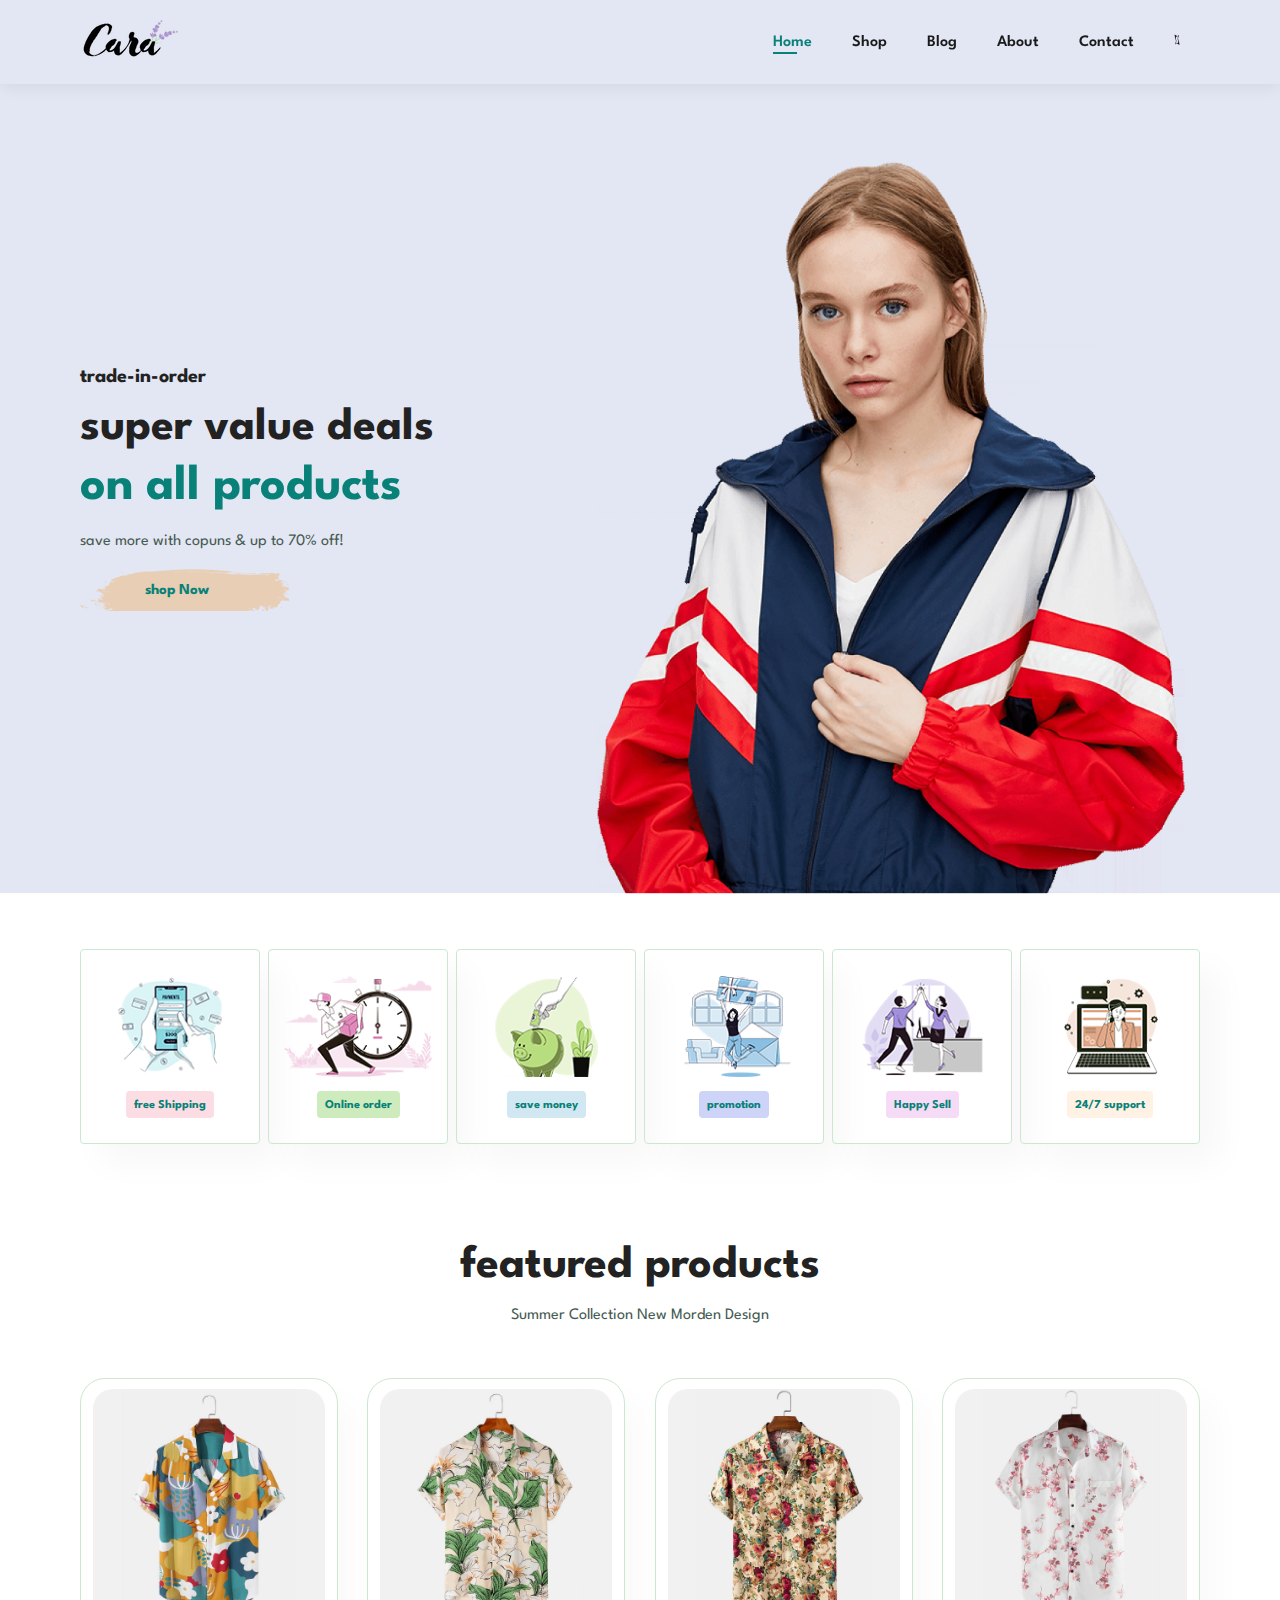
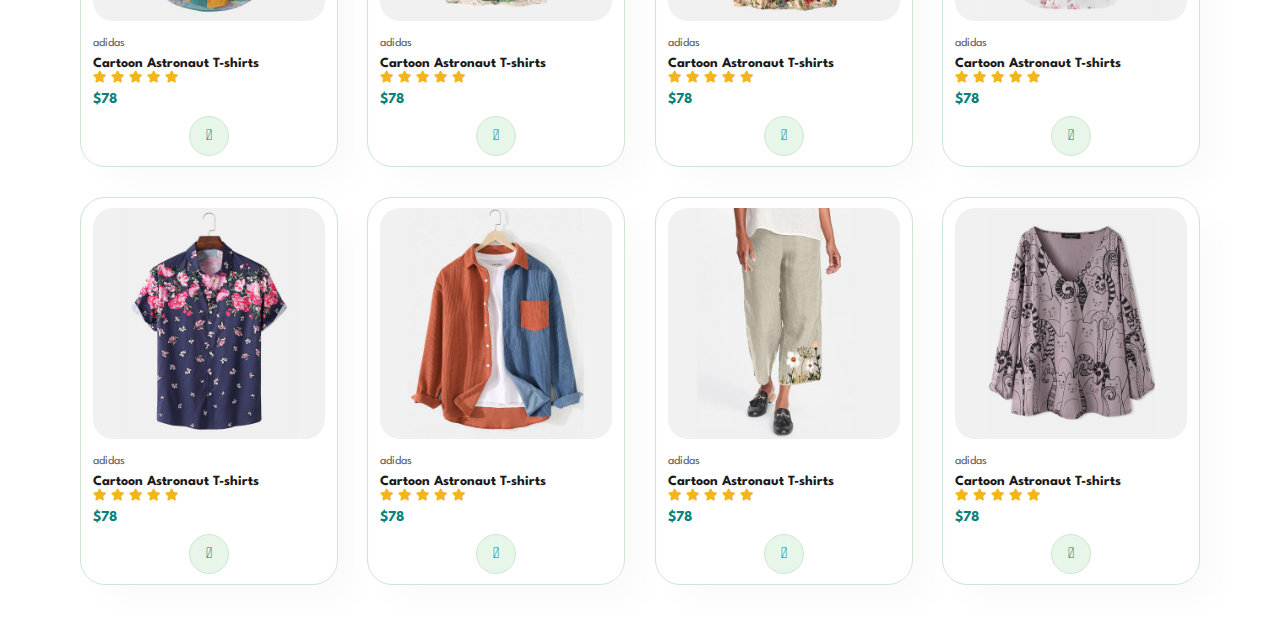
==== index.html @ 916fbd9a "frist commit" ====
<!DOCTYPE html>
<html lang="en">

    <head>
        <meta charset="UTF-8">
        <meta http-equiv="X-UA-Compatible" content="IE=edge">
        <meta name="viewport" content="width=device-width, initial-scale=1.0">
        <title>Ecommerce </title>
        <link rel="stylesheet" href="https://use.fontawesome.com/releases/v5.15.4/css/all.css"/>
        <link rel="stylesheet" href="style.css">
    </head>

    <body>
        <section id="header">
            <a href="a"><img src="img/logo.png" class="logo" alt="" ></a>

            <div>
                <ul id="navbar">
                    <li><a class="active" href="index.html">Home</a></li>
                    <li><a href="shop.html">Shop</a></li>
                    <li><a href="blog.html">Blog</a></li>
                    <li><a href="about.html">About</a></li>
                    <li><a href="contact.html">Contact</a></li>
                    <li><a href="cart.html"><i class="fal fa-shopping-bag"></i></a></li>
                   </ul>
            </div>
        </section>

        <section id="hero" >
            <h4>trade-in-order</h4>
            <h2>super value deals</h2>
            <h1>on all products</h1>
            <p>save more with copuns & up to 70% off! </p>
            <button>shop Now</button>
        </section>
        <section id="feature" class="section-p1">
            <div class="fe-box" alt="">
                <img src="img/features/f1.png" alt="">
                <h6>free Shipping</h6>

            </div>
            <div class="fe-box" alt="">
                <img src="img/features/f2.png" alt="">
                <h6>Online order</h6>

            </div>
            <div class="fe-box" alt="">
                <img src="img/features/f3.png" alt="">
                <h6>save money</h6>

            </div>
            <div class="fe-box" alt="">
                <img src="img/features/f4.png" alt="">
                <h6>promotion</h6>

            </div>
            <div class="fe-box" alt="">
                <img src="img/features/f5.png" alt="">
                <h6>Happy Sell </h6>
            </div>
            <div class="fe-box" alt="">
                <img src="img/features/f6.png" alt="">
                <h6>24/7 support </h6>

            </div>


        </section>
        <section id="product1"class=" section-p1">
            <h2>featured products</h2>
            <p>Summer Collection New Morden Design </p>
            <div class="pro-container">
                <div class="pro">
                    <img src="img/products/f1.jpg" alt="">
                    <div class="des">
                        <span>adidas</span>
                        <h5>Cartoon Astronaut T-shirts</h5>
                        <div class="star">
                            <i class="fas fa-star"></i>
                            <i class="fas fa-star"></i>
                            <i class="fas fa-star"></i>
                            <i class="fas fa-star"></i>
                            <i class="fas fa-star"></i>
                        </div>
                        <h4>$78</h4>
                    </div>
                    <a href="#"><i class="fal fa-shopping-cart cart"></i></a>
                </div>
                <div class="pro">
                    <img src="img/products/f2.jpg" alt="">
                    <div class="des">
                        <span>adidas</span>
                        <h5>Cartoon Astronaut T-shirts</h5>
                        <div class="star">
                            <i class="fas fa-star"></i>
                            <i class="fas fa-star"></i>
                            <i class="fas fa-star"></i>
                            <i class="fas fa-star"></i>
                            <i class="fas fa-star"></i>
                        </div>
                        <h4>$78</h4>
                    </div>
                    <a href="#"><i class="fal fa-shopping-cart cart"></i></a>
                </div>
                <div class="pro">
                    <img src="img/products/f3.jpg" alt="">
                    <div class="des">
                        <span>adidas</span>
                        <h5>Cartoon Astronaut T-shirts</h5>
                        <div class="star">
                            <i class="fas fa-star"></i>
                            <i class="fas fa-star"></i>
                            <i class="fas fa-star"></i>
                            <i class="fas fa-star"></i>
                            <i class="fas fa-star"></i>
                        </div>
                        <h4>$78</h4>
                    </div>
                    <a href="#"><i class="fal fa-shopping-cart cart"></i></a>
                </div>
                <div class="pro">
                    <img src="img/products/f4.jpg" alt="">
                    <div class="des">
                        <span>adidas</span>
                        <h5>Cartoon Astronaut T-shirts</h5>
                        <div class="star">
                            <i class="fas fa-star"></i>
                            <i class="fas fa-star"></i>
                            <i class="fas fa-star"></i>
                            <i class="fas fa-star"></i>
                            <i class="fas fa-star"></i>
                        </div>
                        <h4>$78</h4>
                    </div>
                    <a href="#"><i class="fal fa-shopping-cart cart"></i></a>
                </div>
                <div class="pro">
                    <img src="img/products/f5.jpg" alt="">
                    <div class="des">
                        <span>adidas</span>
                        <h5>Cartoon Astronaut T-shirts</h5>
                        <div class="star">
                            <i class="fas fa-star"></i>
                            <i class="fas fa-star"></i>
                            <i class="fas fa-star"></i>
                            <i class="fas fa-star"></i>
                            <i class="fas fa-star"></i>
                        </div>
                        <h4>$78</h4>
                    </div>
                    <a href="#"><i class="fal fa-shopping-cart cart"></i></a>
                </div>
                <div class="pro">
                    <img src="img/products/f6.jpg" alt="">
                    <div class="des">
                        <span>adidas</span>
                        <h5>Cartoon Astronaut T-shirts</h5>
                        <div class="star">
                            <i class="fas fa-star"></i>
                            <i class="fas fa-star"></i>
                            <i class="fas fa-star"></i>
                            <i class="fas fa-star"></i>
                            <i class="fas fa-star"></i>
                        </div>
                        <h4>$78</h4>
                    </div>
                    <a href="#"><i class="fal fa-shopping-cart cart"></i></a>
                </div>
                <div class="pro">
                    <img src="img/products/f7.jpg" alt="">
                    <div class="des">
                        <span>adidas</span>
                        <h5>Cartoon Astronaut T-shirts</h5>
                        <div class="star">
                            <i class="fas fa-star"></i>
                            <i class="fas fa-star"></i>
                            <i class="fas fa-star"></i>
                            <i class="fas fa-star"></i>
                            <i class="fas fa-star"></i>
                        </div>
                        <h4>$78</h4>
                    </div>
                    <a href="#"><i class="fal fa-shopping-cart cart"></i></a>
                </div>
                <div class="pro">
                    <img src="img/products/f8.jpg" alt="">
                    <div class="des">
                        <span>adidas</span>
                        <h5>Cartoon Astronaut T-shirts</h5>
                        <div class="star">
                            <i class="fas fa-star"></i>
                            <i class="fas fa-star"></i>
                            <i class="fas fa-star"></i>
                            <i class="fas fa-star"></i>
                            <i class="fas fa-star"></i>
                        </div>
                        <h4>$78</h4>
                    </div>
                    <a href="#"><i class="fal fa-shopping-cart cart"></i></a>
                </div>
            </div>
        </section>



        <script src="script.js"></script>
    </body>

</html>
---- style.css ----
@import url("https://fonts.googleapis.com/css2?family=Spartan:wght@100;200;300;400;500;600;700;800;900&display=swap");
* {
  margin: 0;
  padding: 0;
  box-sizing: border-box;
  font-family: "Spartan", sans-serif;
}

html {
  scroll-behavior: smooth;
}

/* Global Styles */

h1 {
  font-size: 50px;
  line-height: 64px;
  color: #222;
}

h2 {
  font-size: 46px;
  line-height: 54px;
  color: #222;
}

h4 {
  font-size: 20px;
  color: #222;
}

h6 {
  font-weight: 700;
  font-size: 12px;
}

p {
  font-size: 16px;
  color: #465b52;
  margin: 15px 0 20px 0;
}

.section-p1 {
  padding: 40px 80px;
}

.section-m1 {
  margin: 40px 0;
}

body {
  width: 100%;
}

/* header */
#header{
  display: flex;
  align-items: center;
  justify-content: space-between;
  padding:20px 80px ;
  background: #e3e6f3;
  box-shadow: 0 5px 15px rgba(0,0,0,0.06);
  z-index: 999;
  position: sticky;
  top: 0;
  left: 0;

}


/* navbar*/

#navbar{
  display: flex;
  align-items: center;
  justify-content: center;

}
#navbar li{
  list-style: none;
  padding:0 20px;
  position: relative;
}

#navbar li a{
  text-decoration: none;
  font-size: 16px;
  font-weight: 600;
  color: #1a1a1a;
  transition: 0.3s ease;

}

#navbar li a:hover,
#navbar li a.active{
  color: #088178;

}
#navbar li a.active::after,
#navbar li a:hover::after{
  content: "";
  width:30%;
  height: 2px;
  background:  #088178;
  position: absolute;
  bottom: -4px;
  left: 20px;
}

/* home Page */
#hero{
  background-image: url("img/hero4.png");
  height: 90vh;
  width: 100%;
  background-size: cover;
  background-position: top 25% right 0;
  padding: 0 80px;
  display: flex;
  flex-direction: column;
  align-items: flex-start;
  justify-content: center;

}
#hero h4{
  padding-bottom: 15px;
}
#hero h1{
  color: #088178;
}
#hero button{
  background-image: url("img/button.png");
  background-color: transparent;
  color: #088178;
  border: 0;
  padding: 14px 80px 14px 65px;
  background-repeat: no-repeat;
  cursor: pointer;
  font-weight: 700;
  font-size: 15px;

}
#feature{
  display: flex;
  align-items: center;
  justify-content: space-between;
  flex-wrap: wrap;
}

#feature .fe-box{
  width: 180px;
  text-align: center;
  padding: 25px 15px;
  box-shadow: 20px 20px 34px rgba(0,0,0,0.03);
  border: 1px solid #cce7d0;
  border-radius: 4px;
  margin: 15px 0;
}
#feature .fe-box img{
  width: 100%;
  margin-bottom: 10px;
}

#feature .fe-box:hover{
  box-shadow: 10px 10px 54px rgba(70,62,221,0.1);
  

}
#feature .fe-box h6{
  display:inline-block;
  padding: 9px 8px 6px 8px;
  line-height: 1;
  border-radius: 4px;
  color: #088178;
  background-color:  #fddde4;
}
#feature .fe-box:nth-child(2) h6{
  background-color: #cdebbc;
}
#feature .fe-box:nth-child(3) h6{
  background-color: #d1e8f2;
}
#feature .fe-box:nth-child(4) h6{
  background-color: #cdd4f8;
}
#feature .fe-box:nth-child(5) h6{
  background-color: #f6dbf6;
}
#feature .fe-box:nth-child(6) h6{
  background-color: #fff2e5;
}

#product1 {
  text-align: center;
}
#product1 .pro-container{
  display:flex ;
  justify-content: space-between;
  padding-top: 20px;
  flex-wrap:wrap ;
}
#product1 .pro{
  width: 23%;
  min-width: 250px;
  padding: 10px 12px;
  border: 1px solid #cce7d0;
  border-radius:25px ;
  cursor: pointer;
  box-shadow: 20px 20px 30px rgba(0,0,0,0.02);
  margin: 15px 0 ;
  transition: 0.2s ease;
  position: relative;
}
#product1 .pro:hover{
  box-shadow: 20px 20px 30px rgba(0,0,0,0.06) ;
}
#product1 .pro img {
  width: 100%;
  border-radius:20px ;
}
#product1 .pro .des{
  text-align: start;
  padding: 10px 0;

}
#product1 .pro .des span{
  color:#606063 ;
  font-size: 12px;
}
#product1 .pro .des h5{
  padding-top: 7px;
  color: #1a1a1a;
  font-size: 14px;
}
#product1 .pro .des i{
  font-size: 12px;
  color: rgba(243,181,25);
}
#product1 .pro .des h4{
  padding-top: 7px;
  font-size: 15px;
  font-weight: 700;
  color: #088178;
}
#product1 .pro .cart{
  width: 40px;
  height: 40px;
  line-height: 40px;
  border-radius: 50px;
  background-color: #e8f6ea;
  font-weight: 500;
  color: #088178;
  border: 1px solid #cce7d0;
  bottom: 20px;
  right: 10px;
}
/* Shop Page */


/* single product */


/* Blog page */




/* ghj*/
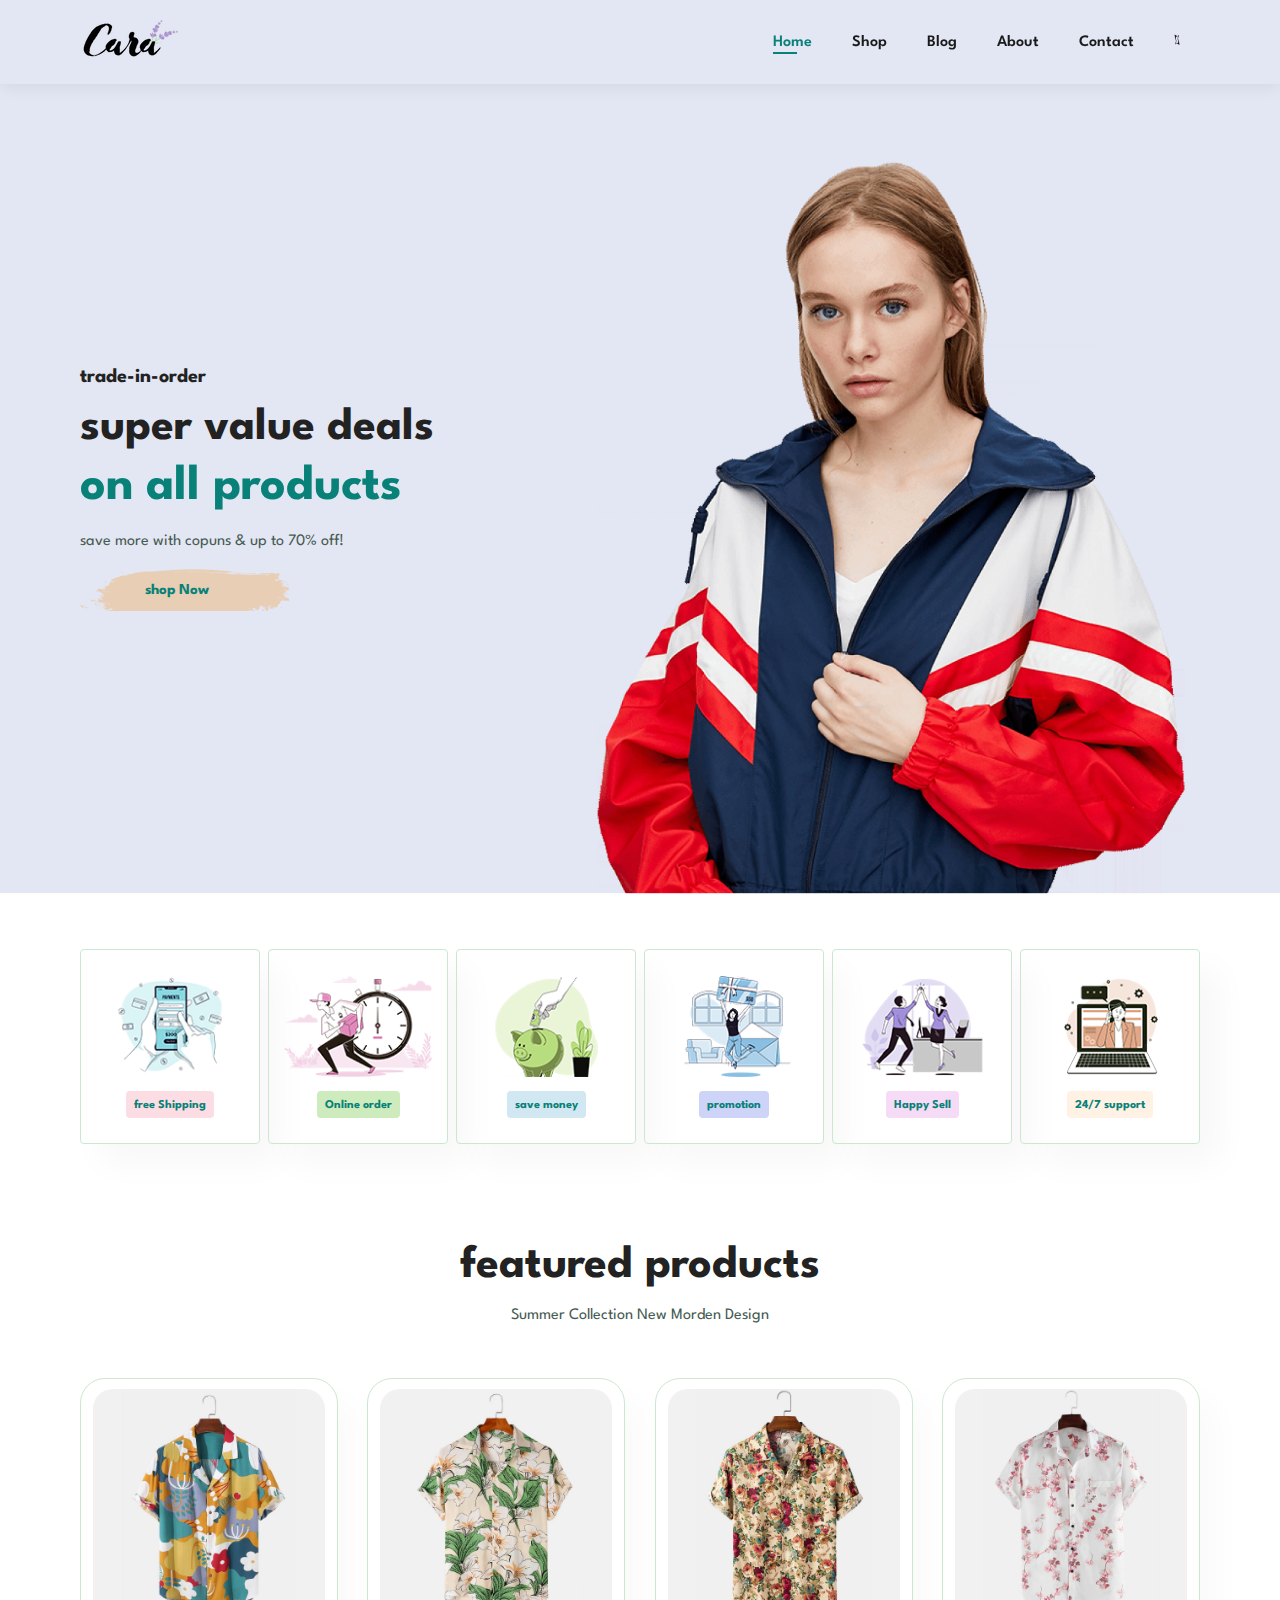
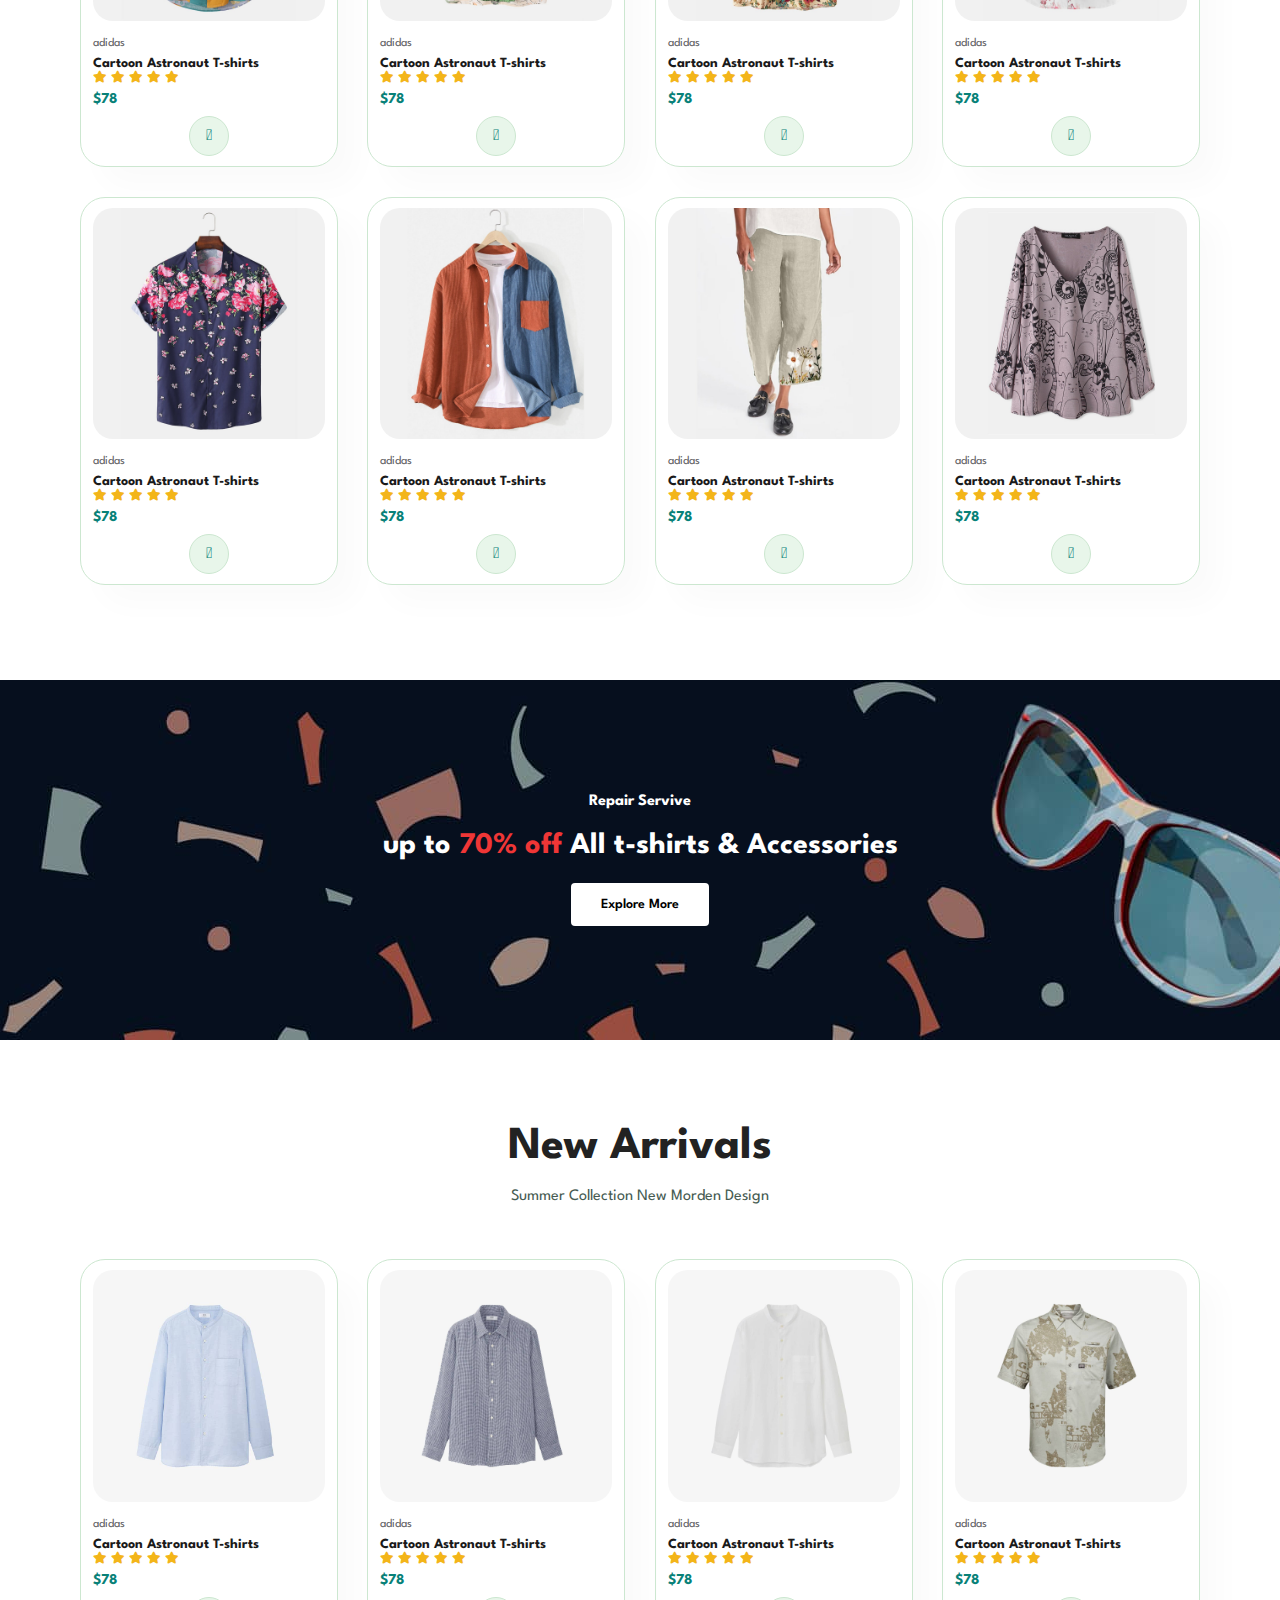
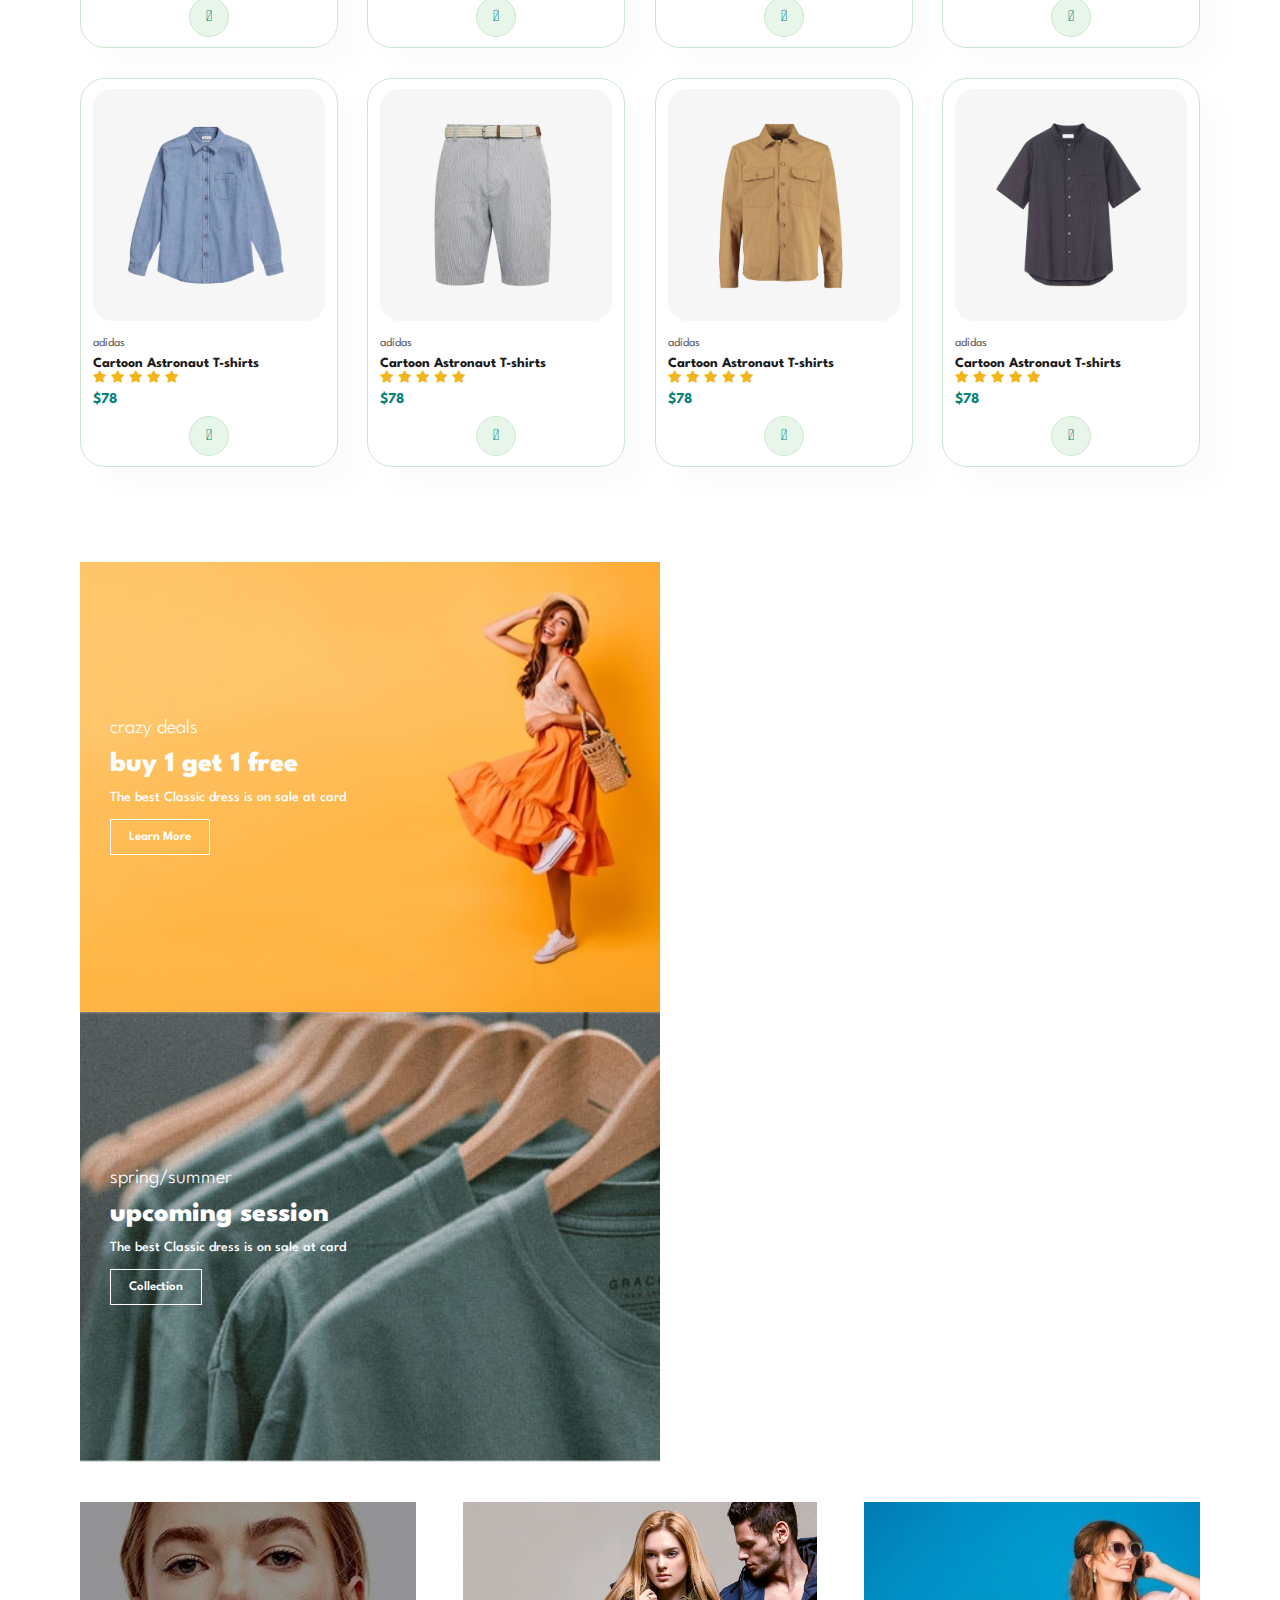
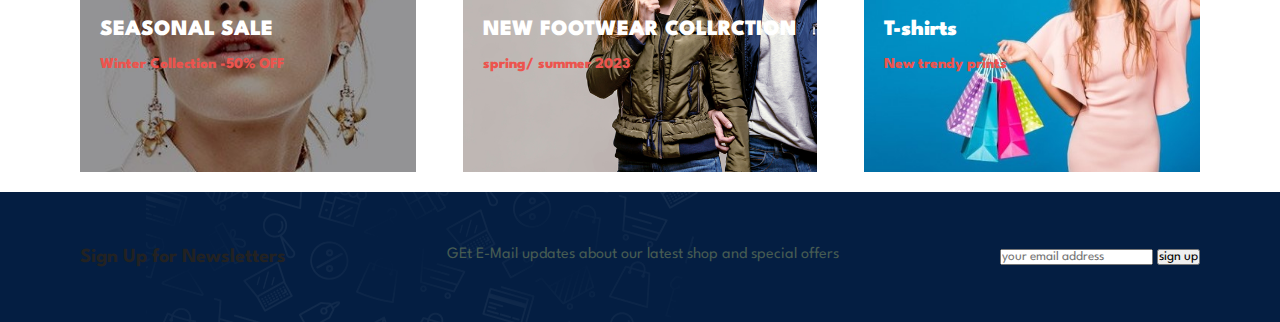
==== commit 98565e63: "day 2 update" ====
--- a/index.html
+++ b/index.html
@@ -200,6 +200,186 @@
                 </div>
             </div>
         </section>
+        <section id="banner" class="section-m1">
+            <h4>Repair Servive</h4>
+            <h2> up to <span>70% off</span>  All t-shirts & Accessories</h2>
+            <button class="normal">Explore More</button>
+
+        </section>
+        <section id="product1"class=" section-p1">
+            <h2> New Arrivals </h2>
+            <p>Summer Collection New Morden Design </p>
+            <div class="pro-container">
+                <div class="pro">
+                    <img src="img/products/n1.jpg" alt="">
+                    <div class="des">
+                        <span>adidas</span>
+                        <h5>Cartoon Astronaut T-shirts</h5>
+                        <div class="star">
+                            <i class="fas fa-star"></i>
+                            <i class="fas fa-star"></i>
+                            <i class="fas fa-star"></i>
+                            <i class="fas fa-star"></i>
+                            <i class="fas fa-star"></i>
+                        </div>
+                        <h4>$78</h4>
+                    </div>
+                    <a href="#"><i class="fal fa-shopping-cart cart"></i></a>
+                </div>
+                <div class="pro">
+                    <img src="img/products/n2.jpg" alt="">
+                    <div class="des">
+                        <span>adidas</span>
+                        <h5>Cartoon Astronaut T-shirts</h5>
+                        <div class="star">
+                            <i class="fas fa-star"></i>
+                            <i class="fas fa-star"></i>
+                            <i class="fas fa-star"></i>
+                            <i class="fas fa-star"></i>
+                            <i class="fas fa-star"></i>
+                        </div>
+                        <h4>$78</h4>
+                    </div>
+                    <a href="#"><i class="fal fa-shopping-cart cart"></i></a>
+                </div>
+                <div class="pro">
+                    <img src="img/products/n3.jpg" alt="">
+                    <div class="des">
+                        <span>adidas</span>
+                        <h5>Cartoon Astronaut T-shirts</h5>
+                        <div class="star">
+                            <i class="fas fa-star"></i>
+                            <i class="fas fa-star"></i>
+                            <i class="fas fa-star"></i>
+                            <i class="fas fa-star"></i>
+                            <i class="fas fa-star"></i>
+                        </div>
+                        <h4>$78</h4>
+                    </div>
+                    <a href="#"><i class="fal fa-shopping-cart cart"></i></a>
+                </div>
+                <div class="pro">
+                    <img src="img/products/n4.jpg" alt="">
+                    <div class="des">
+                        <span>adidas</span>
+                        <h5>Cartoon Astronaut T-shirts</h5>
+                        <div class="star">
+                            <i class="fas fa-star"></i>
+                            <i class="fas fa-star"></i>
+                            <i class="fas fa-star"></i>
+                            <i class="fas fa-star"></i>
+                            <i class="fas fa-star"></i>
+                        </div>
+                        <h4>$78</h4>
+                    </div>
+                    <a href="#"><i class="fal fa-shopping-cart cart"></i></a>
+                </div>
+                <div class="pro">
+                    <img src="img/products/n5.jpg" alt="">
+                    <div class="des">
+                        <span>adidas</span>
+                        <h5>Cartoon Astronaut T-shirts</h5>
+                        <div class="star">
+                            <i class="fas fa-star"></i>
+                            <i class="fas fa-star"></i>
+                            <i class="fas fa-star"></i>
+                            <i class="fas fa-star"></i>
+                            <i class="fas fa-star"></i>
+                        </div>
+                        <h4>$78</h4>
+                    </div>
+                    <a href="#"><i class="fal fa-shopping-cart cart"></i></a>
+                </div>
+                <div class="pro">
+                    <img src="img/products/n6.jpg" alt="">
+                    <div class="des">
+                        <span>adidas</span>
+                        <h5>Cartoon Astronaut T-shirts</h5>
+                        <div class="star">
+                            <i class="fas fa-star"></i>
+                            <i class="fas fa-star"></i>
+                            <i class="fas fa-star"></i>
+                            <i class="fas fa-star"></i>
+                            <i class="fas fa-star"></i>
+                        </div>
+                        <h4>$78</h4>
+                    </div>
+                    <a href="#"><i class="fal fa-shopping-cart cart"></i></a>
+                </div>
+                <div class="pro">
+                    <img src="img/products/n7.jpg" alt="">
+                    <div class="des">
+                        <span>adidas</span>
+                        <h5>Cartoon Astronaut T-shirts</h5>
+                        <div class="star">
+                            <i class="fas fa-star"></i>
+                            <i class="fas fa-star"></i>
+                            <i class="fas fa-star"></i>
+                            <i class="fas fa-star"></i>
+                            <i class="fas fa-star"></i>
+                        </div>
+                        <h4>$78</h4>
+                    </div>
+                    <a href="#"><i class="fal fa-shopping-cart cart"></i></a>
+                </div>
+                <div class="pro">
+                    <img src="img/products/n8.jpg" alt="">
+                    <div class="des">
+                        <span>adidas</span>
+                        <h5>Cartoon Astronaut T-shirts</h5>
+                        <div class="star">
+                            <i class="fas fa-star"></i>
+                            <i class="fas fa-star"></i>
+                            <i class="fas fa-star"></i>
+                            <i class="fas fa-star"></i>
+                            <i class="fas fa-star"></i>
+                        </div>
+                        <h4>$78</h4>
+                    </div>
+                    <a href="#"><i class="fal fa-shopping-cart cart"></i></a>
+                </div>
+            </div>
+        </section>
+        <section id="sm-banner" class=" section-p1">
+            <div class="banner-box">
+                <h4>crazy deals </h4>
+                <h2>buy 1 get 1 free</h2>
+                <span> The best Classic dress is on sale at card </span>
+                <button class="white">Learn More</button>
+            </div>
+            <div class="banner-box banner-box2">
+                <h4>spring/summer </h4>
+                <h2>upcoming session</h2>
+                <span> The best Classic dress is on sale at card </span>
+                <button class="white">Collection</button>
+            </div>
+        </section>
+        <section id="banner3">
+            <div class="banner-box banner-box">
+            <h2>SEASONAL SALE </h2>
+            <h3>Winter Collection -50% OFF</h3>
+            </div>
+            <div class="banner-box banner-box2">
+                <h2>NEW FOOTWEAR COLLRCTION  </h2>
+                <h3>spring/ summer 2023</h3>
+            </div>
+            <div class="banner-box banner-box3">
+                <h2>T-shirts</h2>
+                <h3>New trendy prints</h3>
+            </div>
+
+        </section>
+        <section id="newsletter" class=" section-p1 section-m1>
+            <div class="newsletter">
+                <h4>Sign Up for Newsletters</h4>
+                <p>GEt E-Mail updates about our latest shop and <span>special offers</span> </p>
+            </div>
+            <div class="form">
+                <input type="text" placeholder="your email address">
+                <button>sign up</button>
+            </div>
+        </section>
+
 
 
 
--- a/style.css
+++ b/style.css
@@ -47,7 +47,29 @@
 .section-m1 {
   margin: 40px 0;
 }
-
+button.normal{
+  font-size: 14px;
+  font-weight: 600;
+  padding: 15px 30px;
+  color:#000;
+  background-color: #fff;
+  border-radius: 4px;
+  cursor: pointer;
+  border: none;
+  outline: none;
+  transition: 0.2s;
+}
+button.white{
+  font-size: 13px;
+  font-weight: 600;
+  padding: 11px 18px;
+  color:#fff;
+  background-color: transparent;
+  cursor: pointer;
+  border: 1px solid #fff;
+  outline: none;
+  transition: 0.2s;
+}
 body {
   width: 100%;
 }
@@ -253,6 +275,129 @@
   bottom: 20px;
   right: 10px;
 }
+#banner{
+  display: flex;
+  flex-direction: column;
+  justify-content: center;
+  align-items: center;
+  text-align: center;
+  background-image: url("img/banner/b2.jpg");
+  width: 100%;
+  height:40vh;
+  background-size: cover;
+  background-position: center;
+}
+#banner h4{
+  color: #fff;
+  font-size: 16px;
+}
+#banner h2{
+  color: #fff;
+  font-size: 30px;
+  padding: 10px 0;
+}
+#banner h2 span{
+  color: #ef3636;
+}
+#banner button:hover{
+  background-color: #088178;
+  color: #fff;
+}
+#sm-banner{
+  display: flex;
+  justify-content: space-between;
+  flex-wrap: wrap;
+
+} 
+
+
+#sm-banner .banner-box{
+  display: flex;
+  flex-direction: column;
+  justify-content: center;
+  align-items: flex-start;
+  background-image: url("img/banner/b17.jpg");
+  min-width: 580px;
+  height:50vh;
+  background-size: cover;
+  background-position: center;
+  padding: 30px;
+}
+#sm-banner .banner-box2{
+  background-image: url("img/banner/b10.jpg");
+
+}
+
+#sm-banner h4{
+  color: #fff;
+  font-size: 20px;
+  font-weight: 300;
+}
+#sm-banner h2{
+  color: #fff;
+  font-size: 28px;
+  font-weight: 800;
+}
+#sm-banner span{
+  color: #fff;
+  font-size: 14px;
+  font-weight: 500;
+  padding-bottom:15px;
+}
+#sm-banner .banner-box:hover button{
+  background: #088178;
+  border: 1px solid #088178;
+
+}
+#banner3{
+  display: flex;
+  justify-content:space-between;
+  flex-wrap: wrap;
+  padding: 0 80px;
+}
+#banner3 .banner-box{
+  display: flex;
+  flex-direction: column;
+  justify-content: center;
+  align-items: flex-start;
+  background-image: url("img/banner/b7.jpg");
+  min-width: 30%;
+  height:30vh;
+  background-size: cover;
+  background-position: center;
+  padding: 20px;
+  margin-bottom: 20px;
+
+}
+#banner3 .banner-box2{
+  background-image: url("img/banner/b4.jpg");
+}
+#banner3 .banner-box3{
+  background-image: url("img/banner/b18.jpg");
+}
+
+#banner3 h2{
+  color: #fff;
+  font-weight: 900;
+  font-size: 22px;
+}
+#banner3 h3{
+  color: #ec544e;
+  font-weight: 800;
+  font-size: 15px;
+}
+#newsletter{
+  display: flex;
+  justify-content: space-between;
+  flex-wrap: wrap;
+  align-items: center;
+  background-image: url("img/banner/b14.png");
+  background-repeat: no-repeat;
+  background-position: 20% 30%;
+  background-color:#041e42 ;
+  
+}
+
 /* Shop Page */
 
 
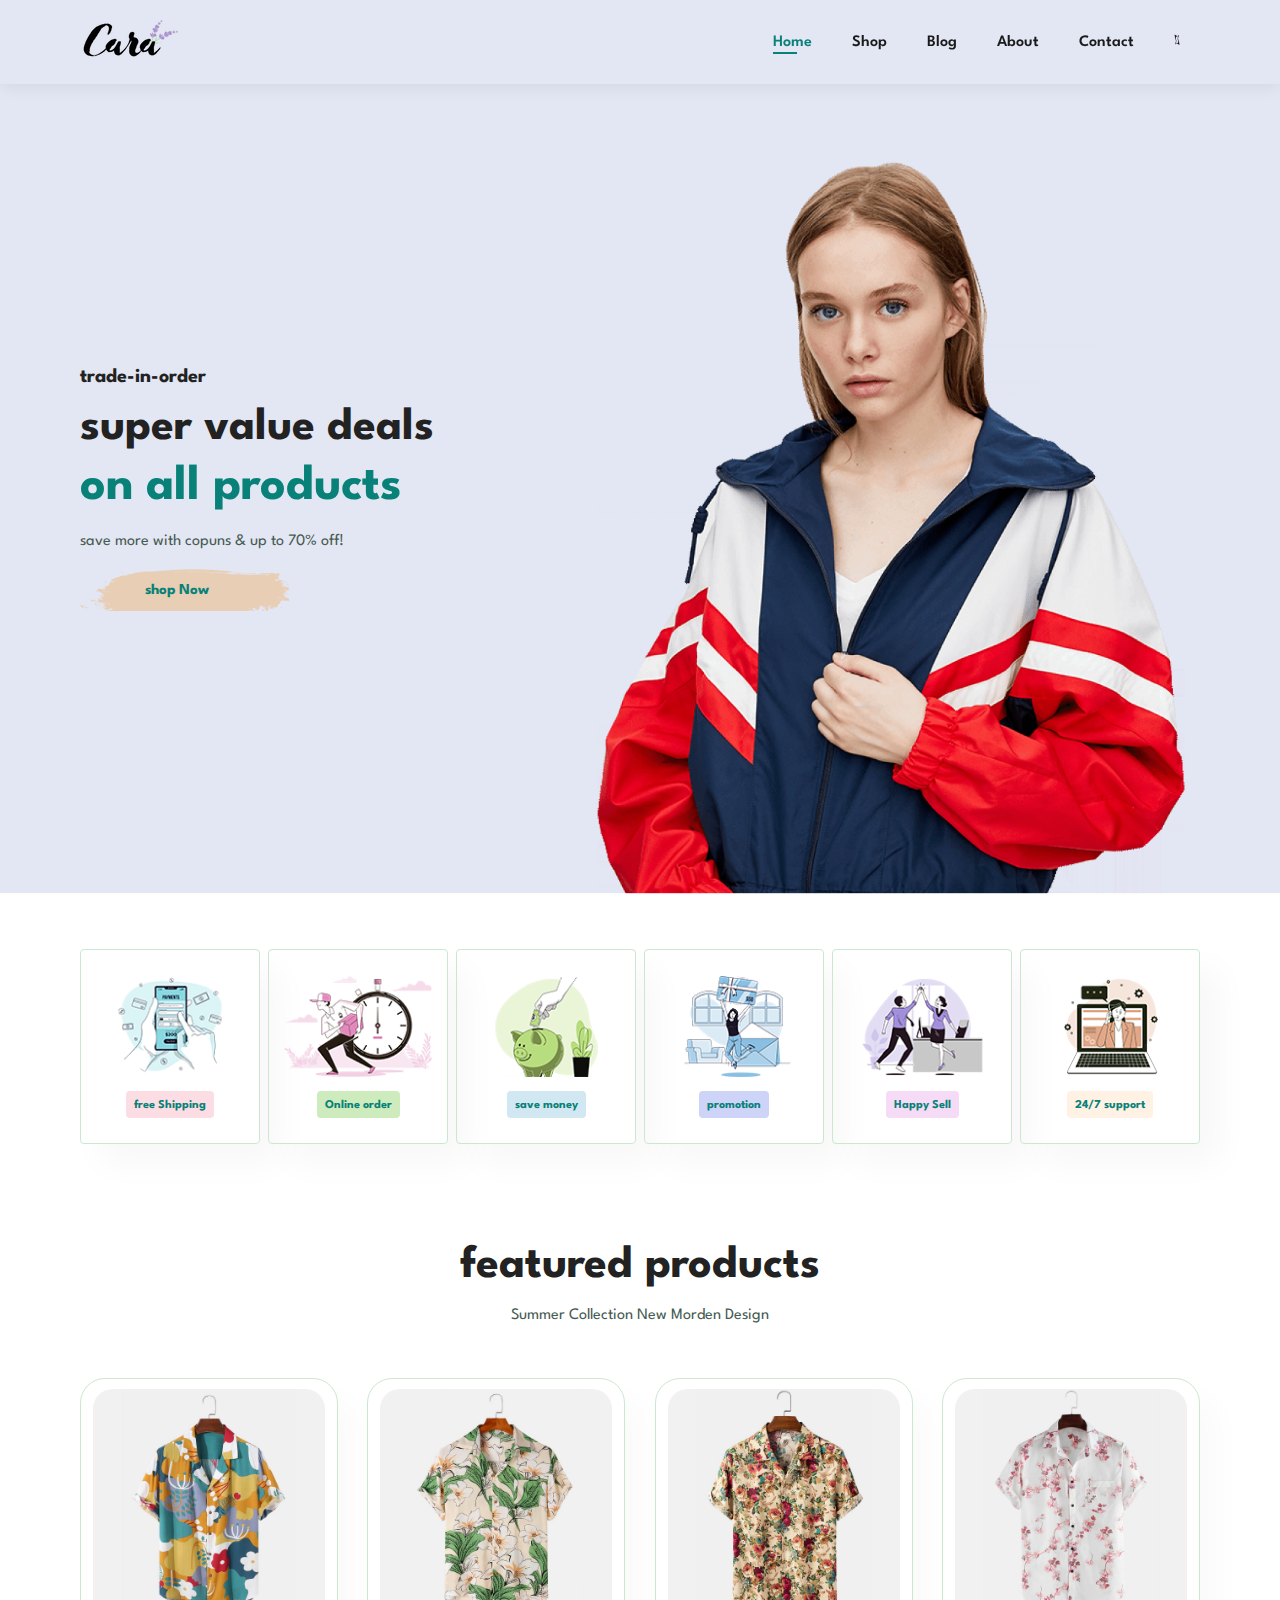
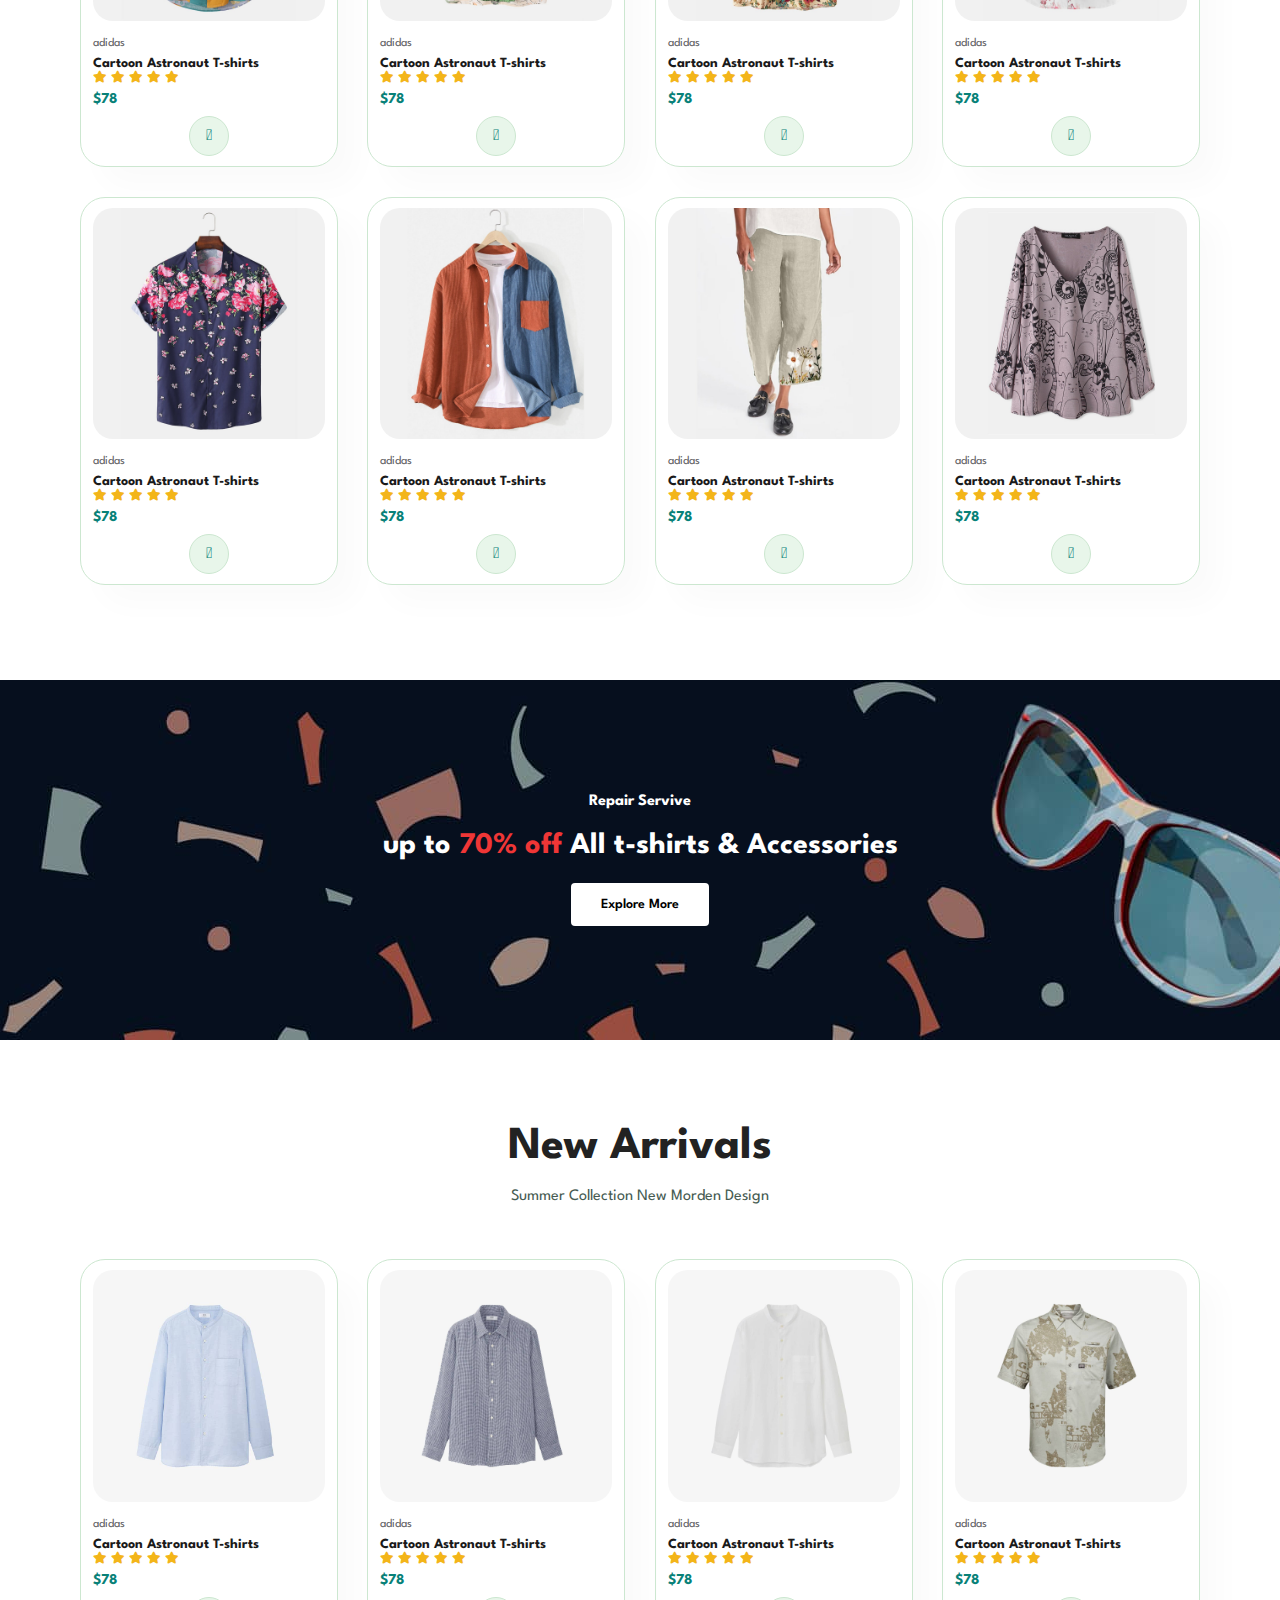
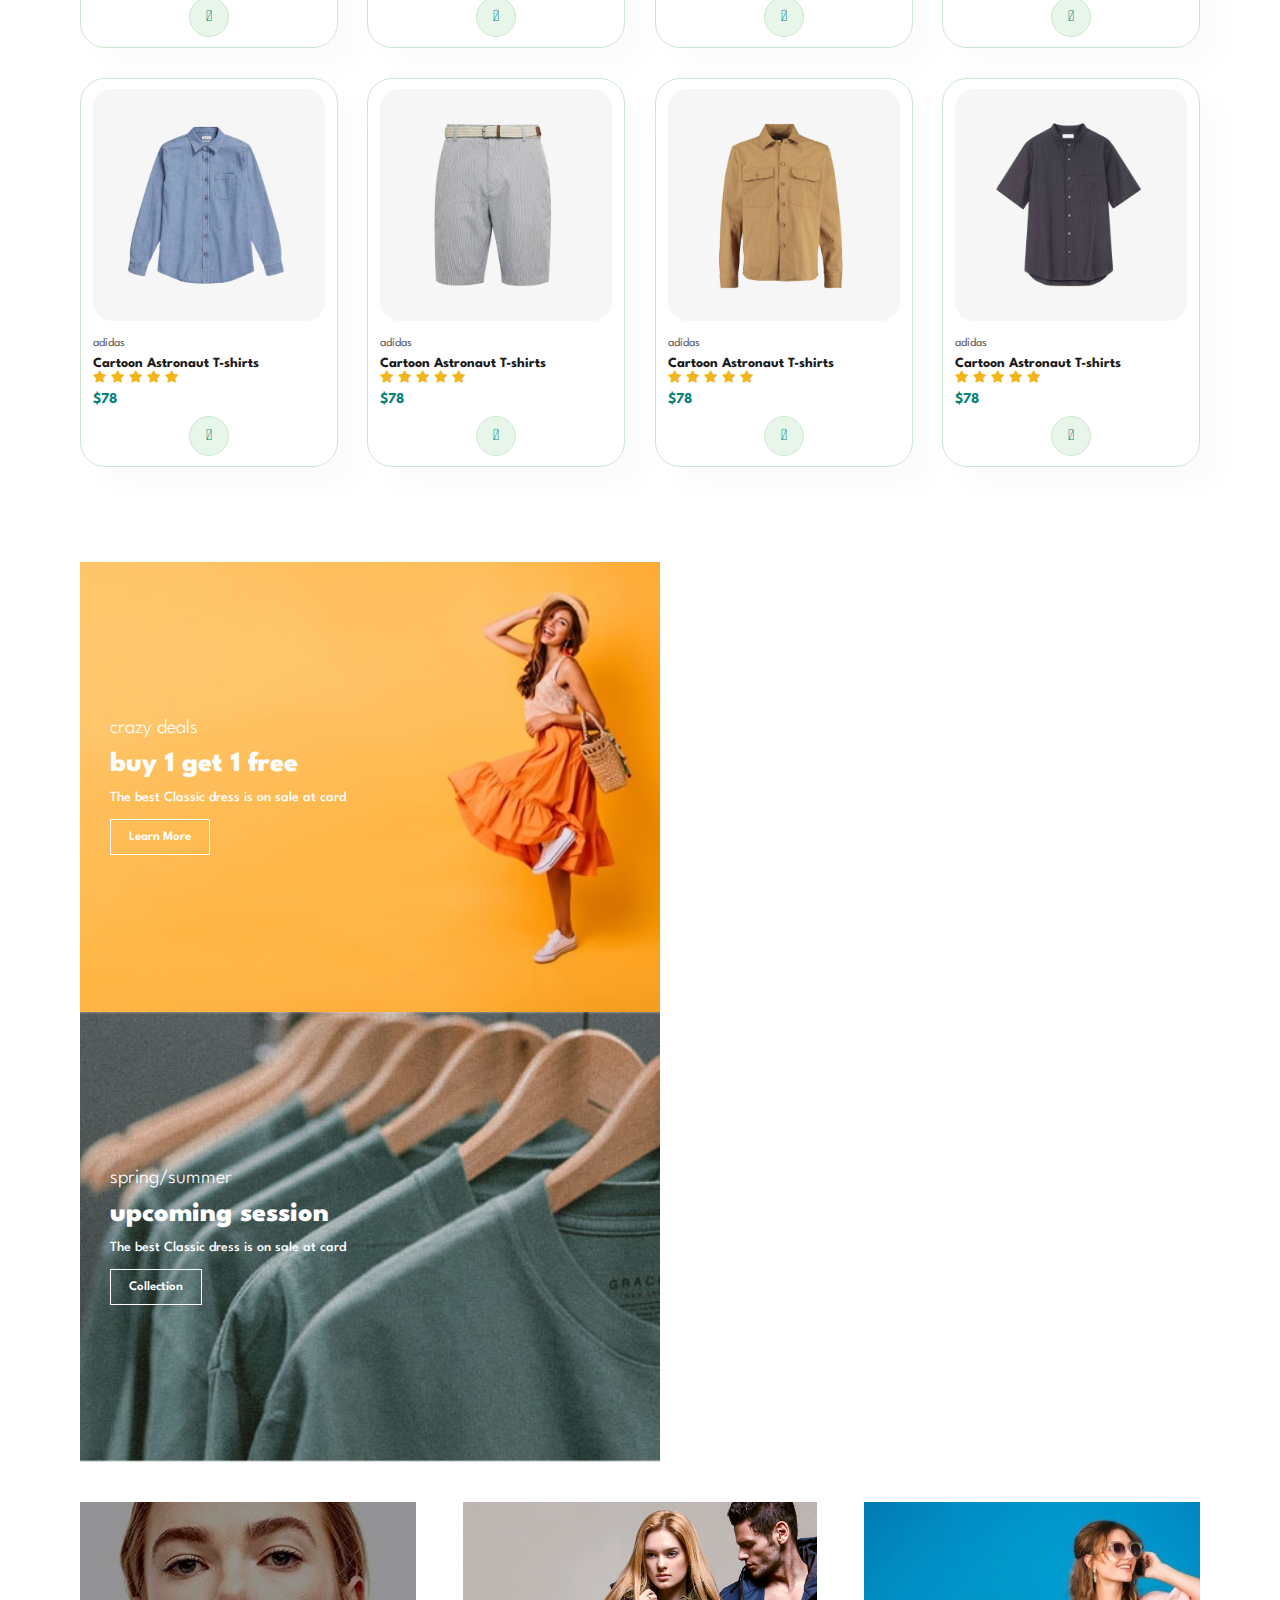
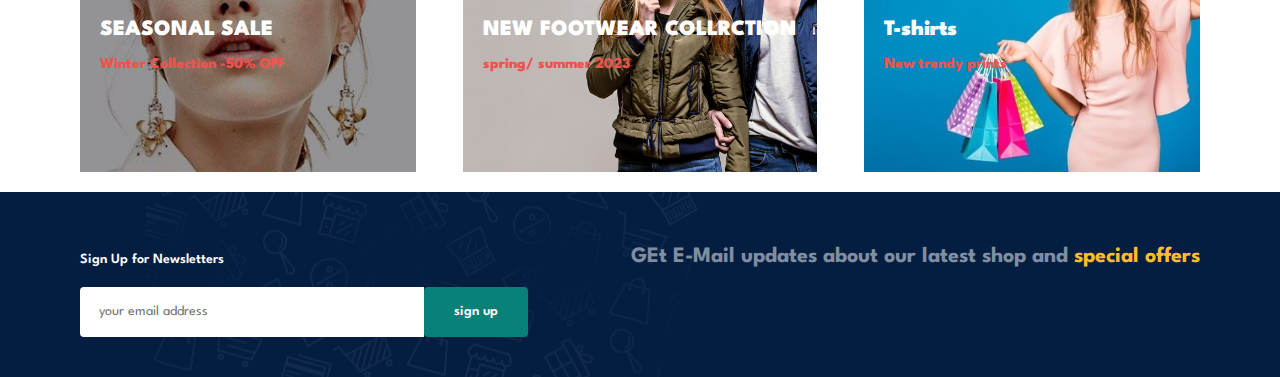
==== commit 47dcab01: "day 2 updated" ====
--- a/index.html
+++ b/index.html
@@ -376,7 +376,7 @@
             </div>
             <div class="form">
                 <input type="text" placeholder="your email address">
-                <button>sign up</button>
+                <button class="normal">sign up</button>
             </div>
         </section>
 
--- a/style.css
+++ b/style.css
@@ -397,6 +397,40 @@
   background-color:#041e42 ;
   
 }
+#newsletter h4{
+  font-size: 14px;
+  font-weight: 600;
+  color: #fff;
+}
+#newsletter p{
+  font-size: 22px;
+  font-weight: 700;
+  color: #818ea0;
+}
+#newsletter p span{
+  color: #ffbd27;
+}
+#newsletter .form{
+  display: flex;
+  width: 40%;
+
+}
+#newsletter input{
+  height: 3.125rem;
+  padding: 0 1.25em;
+  font-size: 14px;
+  width: 100%;
+  border: 1px solid transparent;
+  border-radius: 4px;
+  outline: none;
+  border-top-right-radius:0 ;
+  border-bottom-right-radius:0 ;
+}
+#newsletter button{
+  background-color: #088178;
+  color: #fff;
+  white-space: nowrap
+}
 
 /* Shop Page */
 
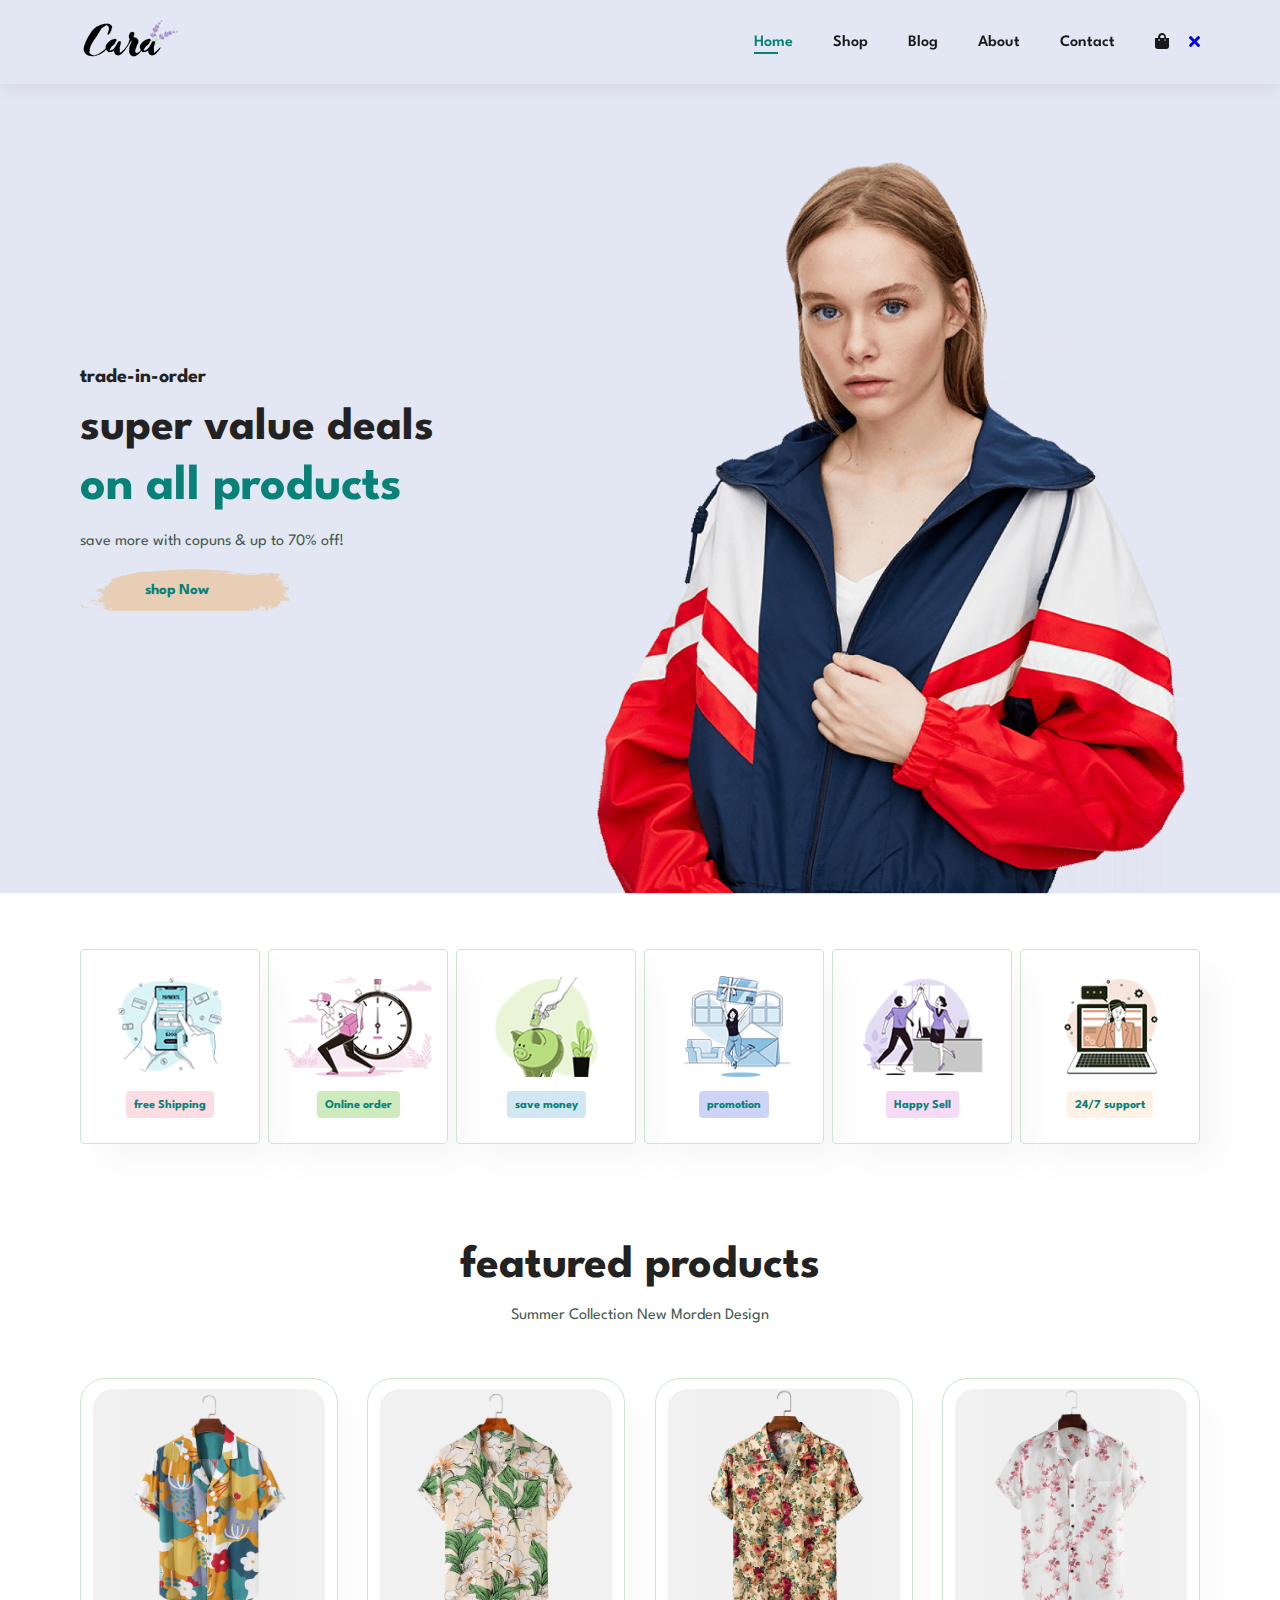
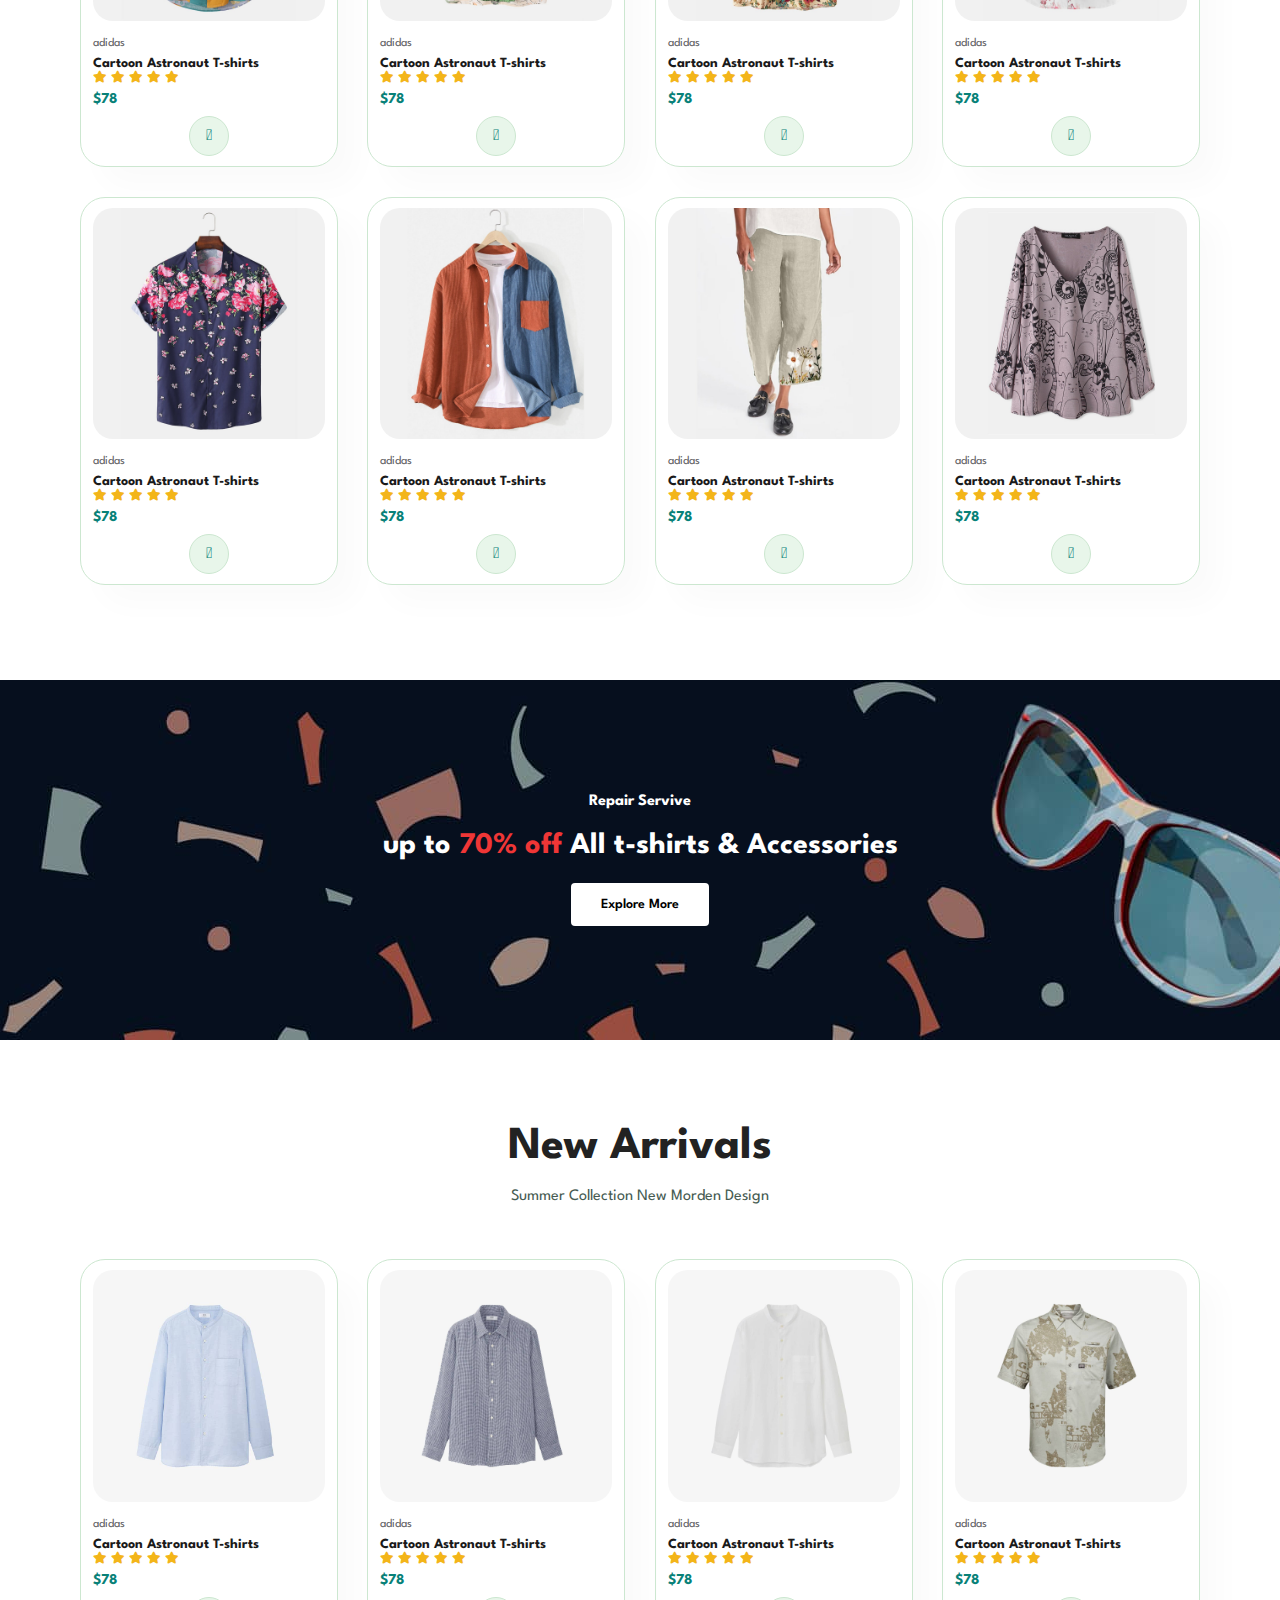
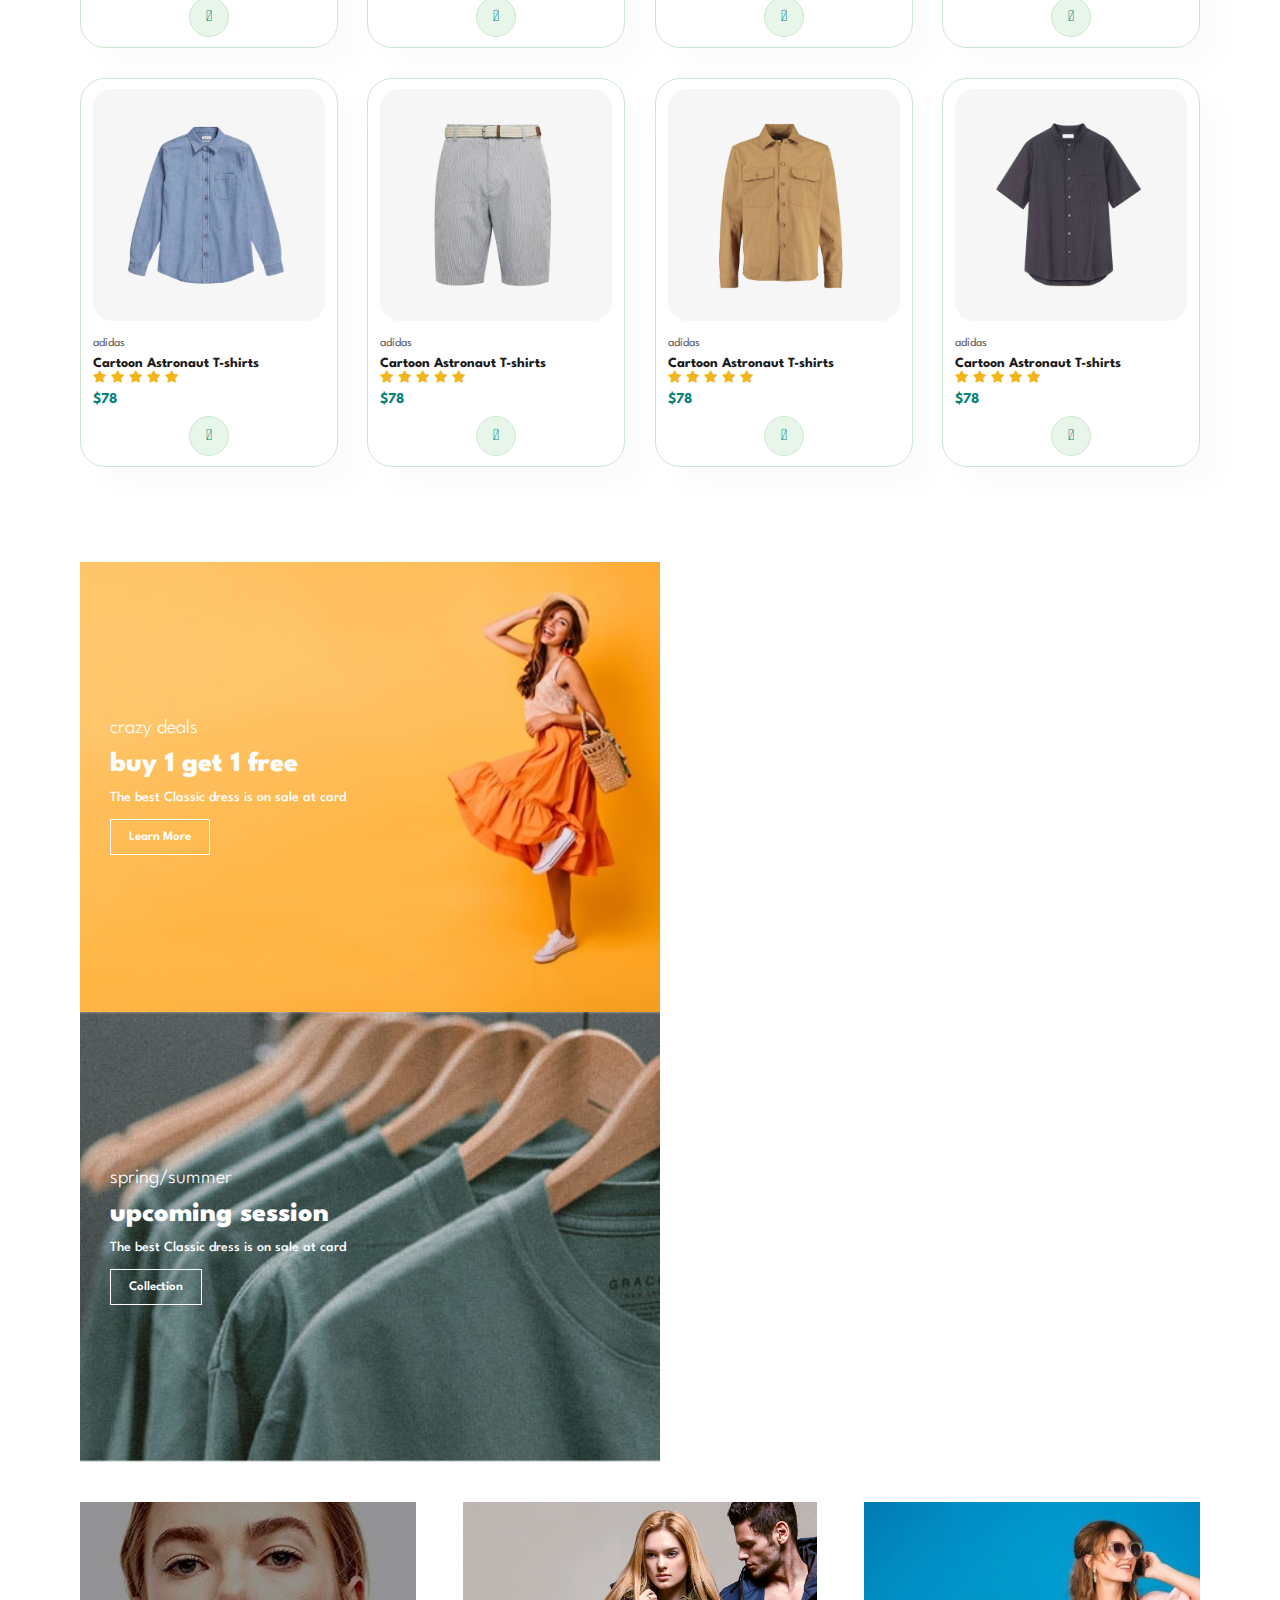
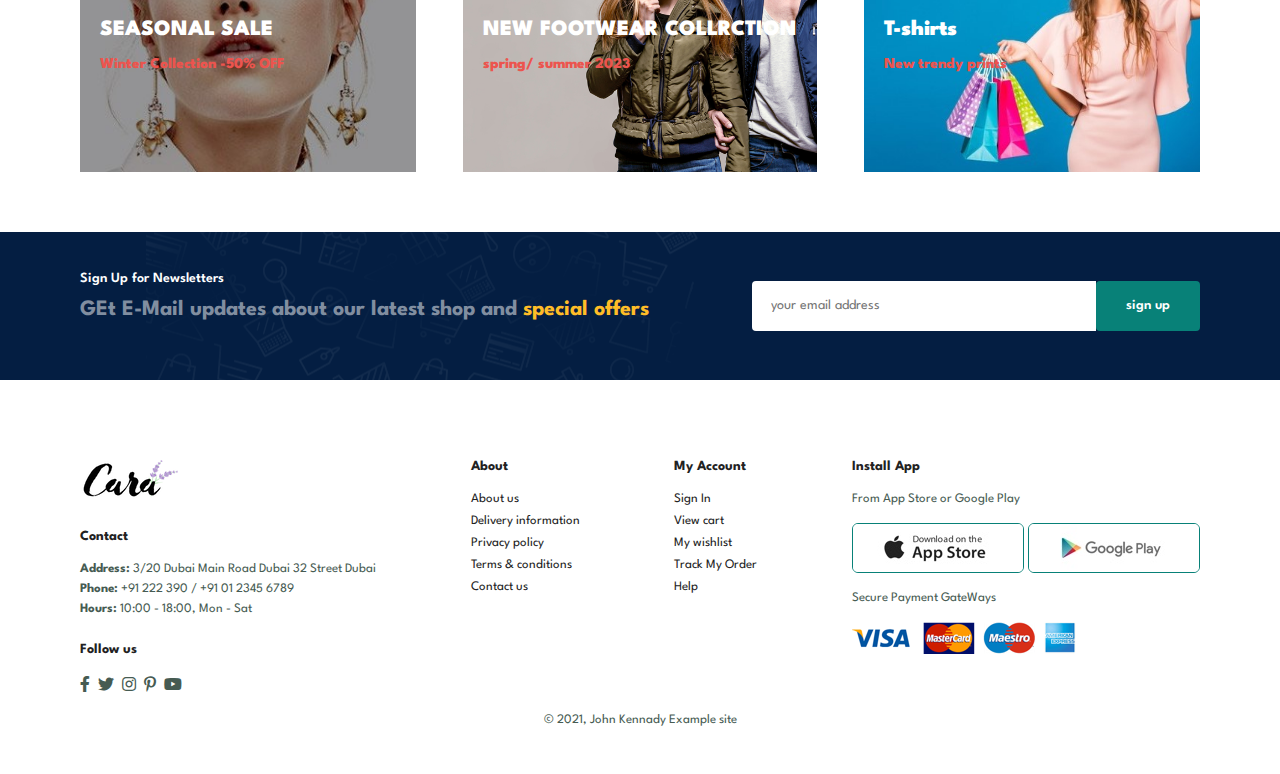
==== commit b1b2544e: "responsive added" ====
--- a/index.html
+++ b/index.html
@@ -21,8 +21,14 @@
                     <li><a href="blog.html">Blog</a></li>
                     <li><a href="about.html">About</a></li>
                     <li><a href="contact.html">Contact</a></li>
-                    <li><a href="cart.html"><i class="fal fa-shopping-bag"></i></a></li>
+                    <li><a href="cart.html"><i class="fa fa-shopping-bag"></i></a></li>
+                    <a href="a" id="close"><i class="fa fa-times"></i></a>
                    </ul>
+            </div>
+            <div id="mobile">
+                
+               <a href="cart.html"><i class="fal fa-shopping-bag"></i></a>
+               <i id="bar" class="fas fa-outdent"></i>
             </div>
         </section>
 
@@ -369,8 +375,8 @@
             </div>
 
         </section>
-        <section id="newsletter" class=" section-p1 section-m1>
-            <div class="newsletter">
+        <section id="newsletter" class=" section-p1 section-m1">
+            <div class= "newsletter" >
                 <h4>Sign Up for Newsletters</h4>
                 <p>GEt E-Mail updates about our latest shop and <span>special offers</span> </p>
             </div>
@@ -380,6 +386,60 @@
             </div>
         </section>
 
+        <footer class="section-p1">
+            <div class="col">
+                <img class="logo" src="img/logo.png" alt="">
+                <h4>Contact</h4>
+                <p><strong> Address:</strong> 3/20 Dubai Main Road Dubai 32 Street Dubai</p>
+                <p><strong>Phone: </strong>+91 222 390 / +91 01 2345 6789</p>
+                <p><strong>Hours: </strong>10:00 - 18:00, Mon - Sat </p>
+                <div class="follow">
+                    <h4>Follow us</h4>
+                    <div class="icon"> 
+                        <i class="fab fa-facebook-f"></i>
+                        <i class="fab fa-twitter"></i>
+                        <i class="fab fa-instagram"></i>
+                        <i class="fab fa-pinterest-p"></i>
+                        <i class="fab fa-youtube"></i>
+                    </div>
+                </div>
+            </div>
+            <div class="col">
+                <h4>About</h4>
+                <a href="a">About us</a>
+                <a href="a">Delivery information</a>
+                <a href="a">Privacy policy</a>
+                <a href="a">Terms & conditions</a>
+                <a href="a">Contact us </a>
+
+            </div>
+            <div class="col">
+                <h4>My Account</h4>
+                <a href="a">Sign In</a>
+                <a href="a">View cart</a>
+                <a href="a"> My wishlist </a>
+                <a href="a">Track My Order </a>
+                <a href="a">Help </a>
+
+            </div>
+
+            <div class="col install">
+                <h4>Install App</h4>
+                <P>From App Store or Google Play </P>
+                <div class="row">
+                    <img src="img/pay/app.jpg" alt="">
+                    <img src="img/pay/play.jpg" alt="">
+                </div>
+                <p> Secure Payment GateWays </p>
+                <img src="img/pay/pay.png" alt="">
+
+            </div>
+            <div class="copyright">
+                <p> © 2021, John Kennady Example site</p>
+            </div>
+
+        </footer>
+
 
 
 
--- a/style.css
+++ b/style.css
@@ -128,6 +128,10 @@
   bottom: -4px;
   left: 20px;
 }
+#mobile{
+  display: none;
+  align-items: center;
+}
 
 /* home Page */
 #hero{
@@ -431,6 +435,60 @@
   color: #fff;
   white-space: nowrap
 }
+footer{
+  display: flex;
+  flex-wrap: wrap;
+  justify-content: space-between;
+}
+footer .col{
+  display: flex;
+  flex-direction: column;
+  align-items: flex-start;
+  margin-bottom: 20px;
+}
+footer .logo{
+  margin-bottom: 30px;
+}
+footer h4{
+  font-size:14px;
+  padding-bottom: 20px;
+}
+footer p{
+  font-size:13px;
+  margin: 0 0 8PX 0;
+}
+footer a {
+  font-size:13px;
+  text-decoration: none;
+  color: #222;
+  margin-bottom:10px;
+}
+
+footer .follow{
+  margin-top: 20px;
+}
+
+footer .follow i{
+ color: #465b52;
+ padding-right: 4px;
+ cursor: pointer;
+}
+footer .install .row img {
+  border: 1px solid #088178;
+  border-radius: 6px;
+}
+footer .install img{
+  margin: 10px 0 15px 0;
+
+}
+footer .follow i:hover,
+footer a:hover{
+  color: #088178;
+}
+footer .copyright {
+  width: 100%;
+  text-align: center;
+}
 
 /* Shop Page */
 
@@ -443,4 +501,46 @@
 
 
 
-/* ghj*/+/*  Start Media Query */
+
+@media (max-width:799px){
+  #navbar {
+    display: flex;
+    flex-direction: column;
+    align-items: flex-start;
+    justify-content: flex-start;
+    position: fixed;
+    top: 0;
+    right: -300px;
+    height: 100vh;
+    width: 300px;
+    background-color: #e3e6f3;
+    box-shadow: 0 40px 60px rgba(0,0,0,0.1);
+    padding: 80px 0 0 10px;
+    transition: 0.3s;
+  }
+  #navbar.active{
+    right:0px ;
+  }
+  #navbar li {
+    margin-bottom: 25px;
+
+  }
+  #mobile{
+    display: flex;
+    align-items: center;
+  }
+  #mobile i {
+    color:#1a1a1a;
+    font-size: 24px;
+    padding: 20px;
+  }
+  #close{
+    position: absolute;
+    top: 30px;
+    left:30px;
+    color: #222;
+    font-size :24px ;
+
+  }
+}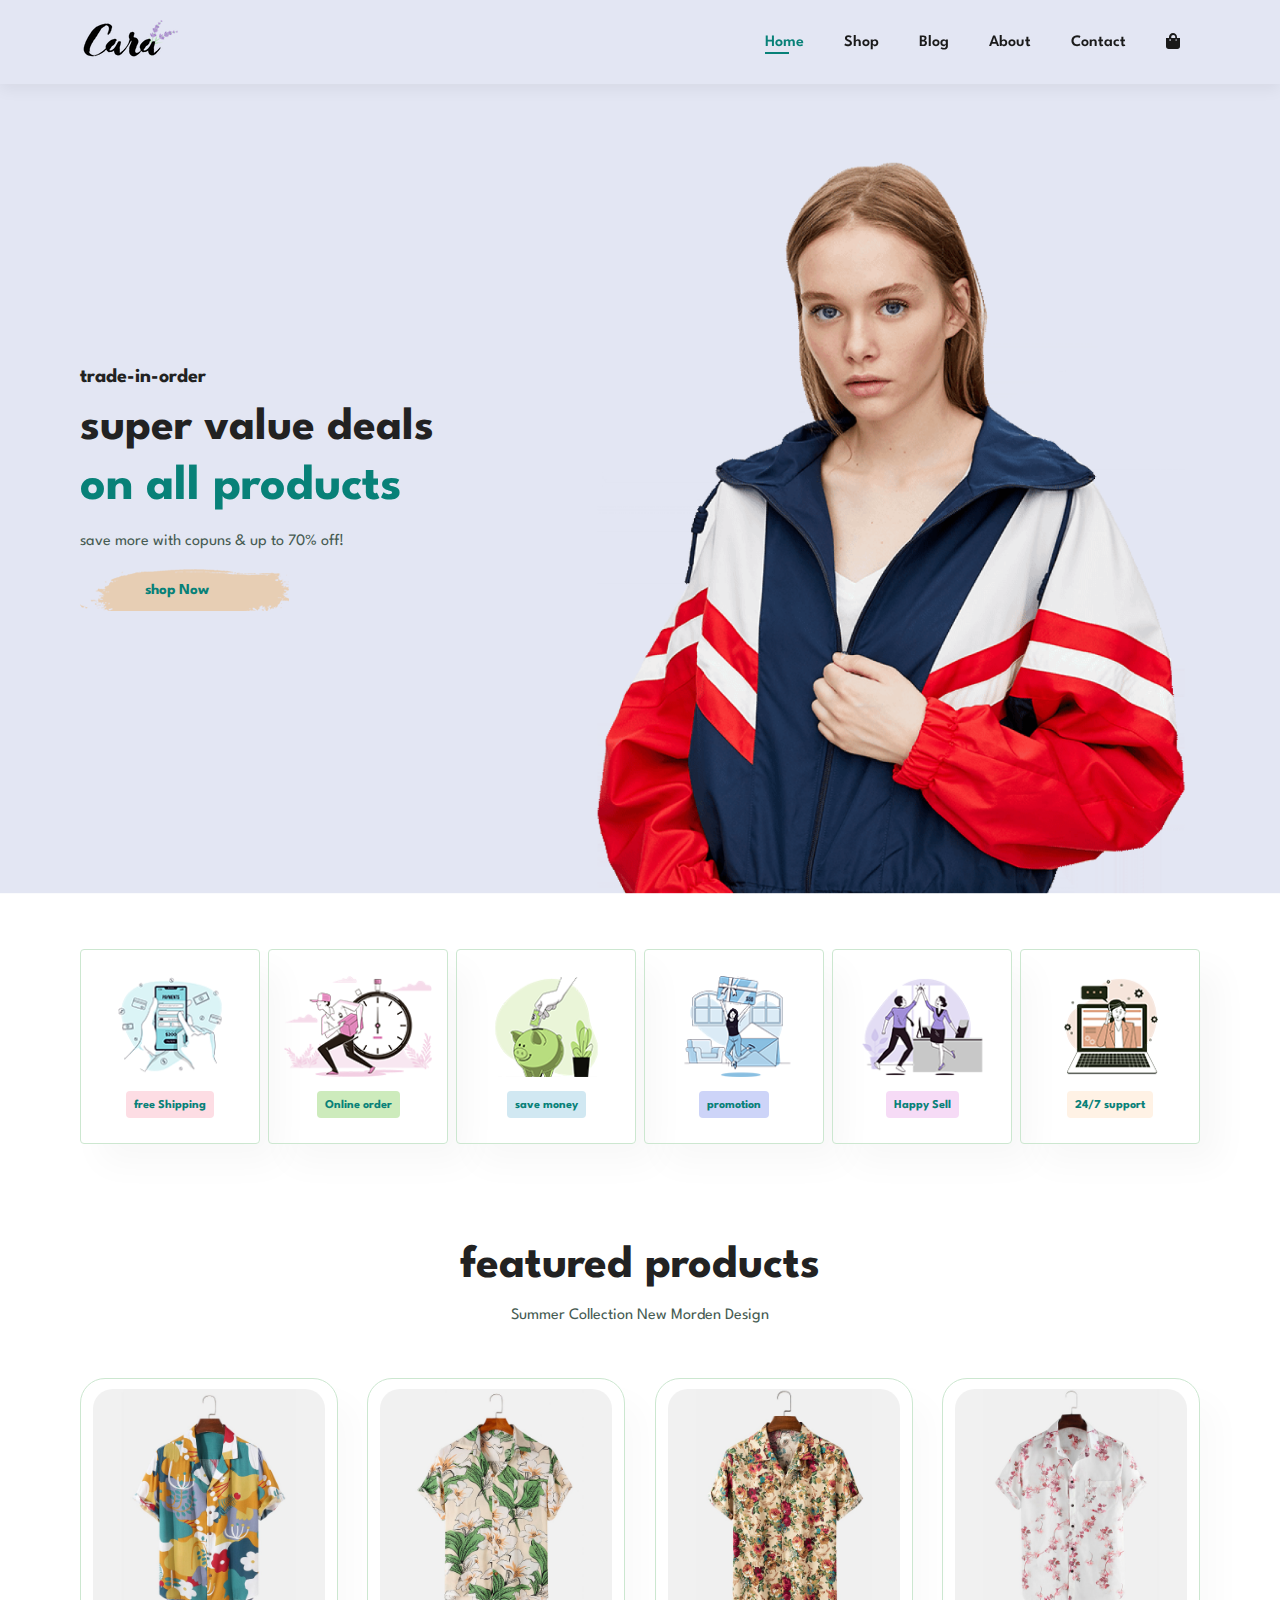
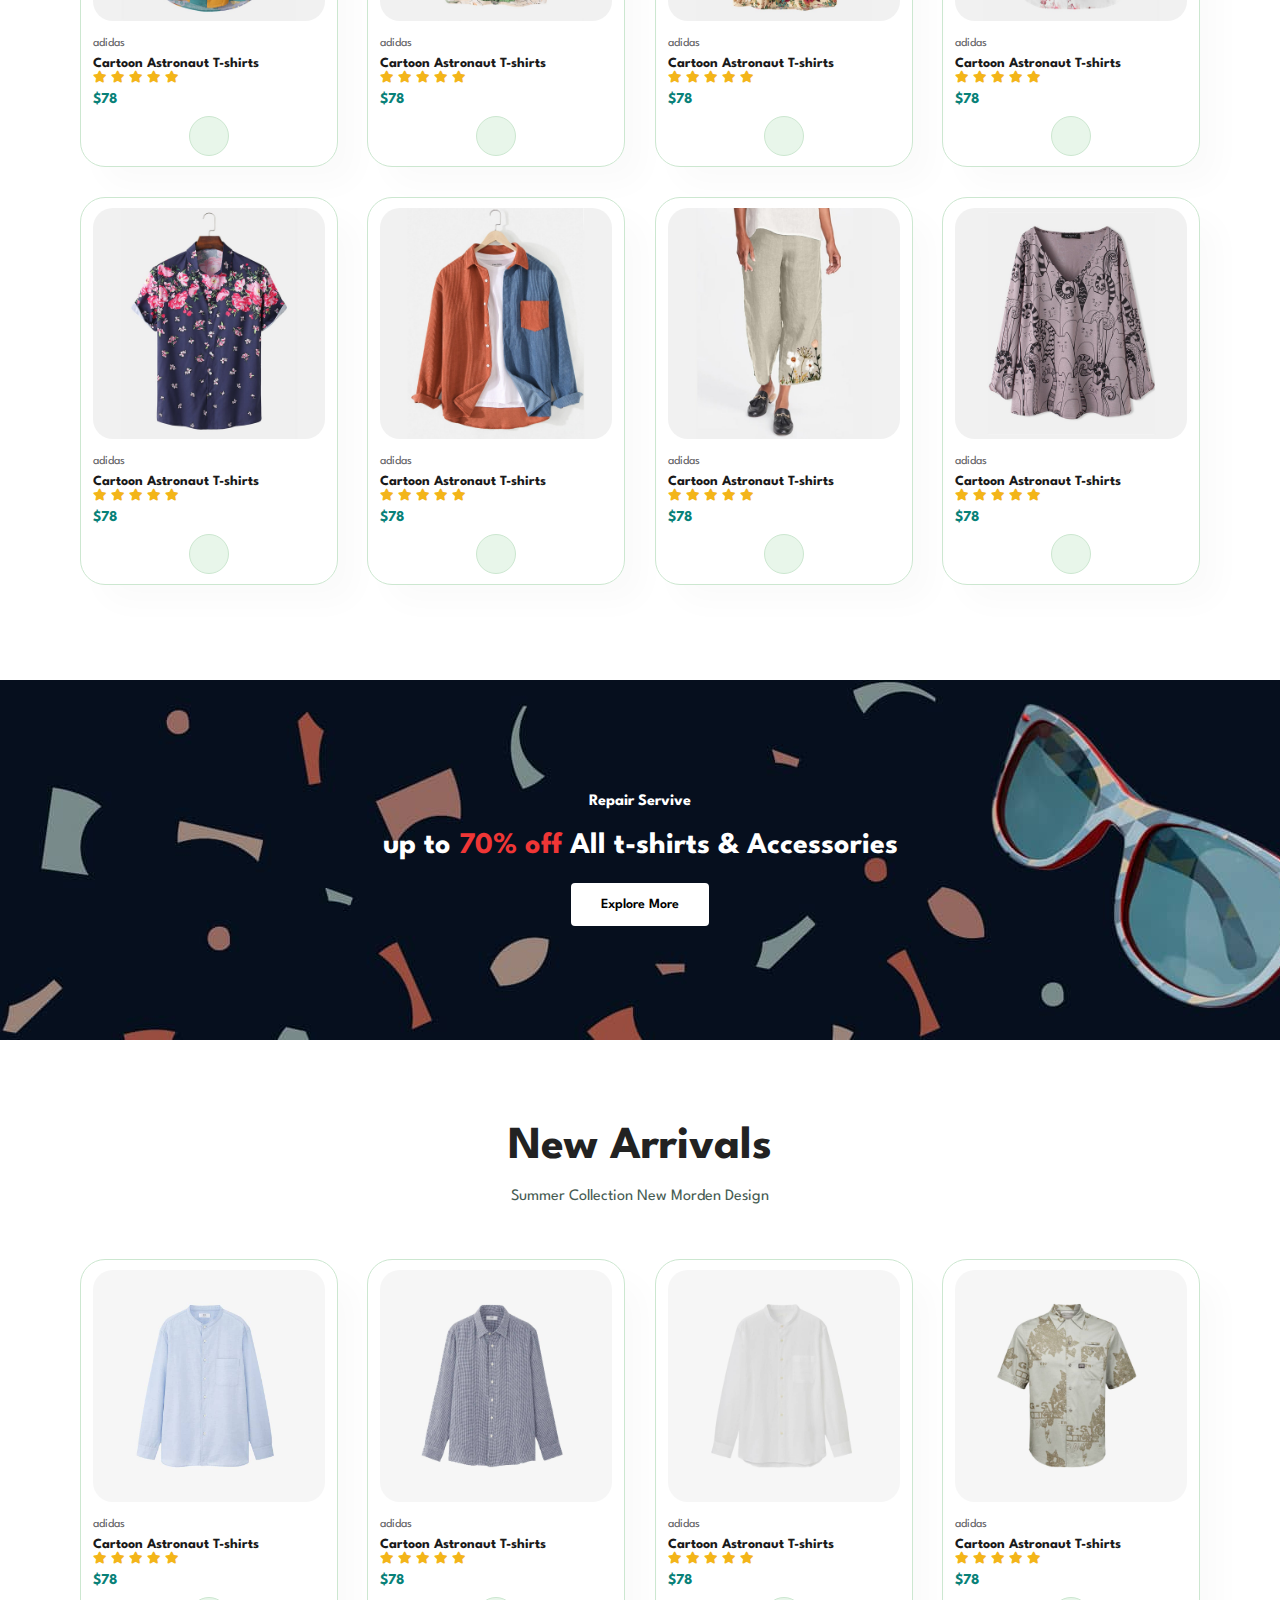
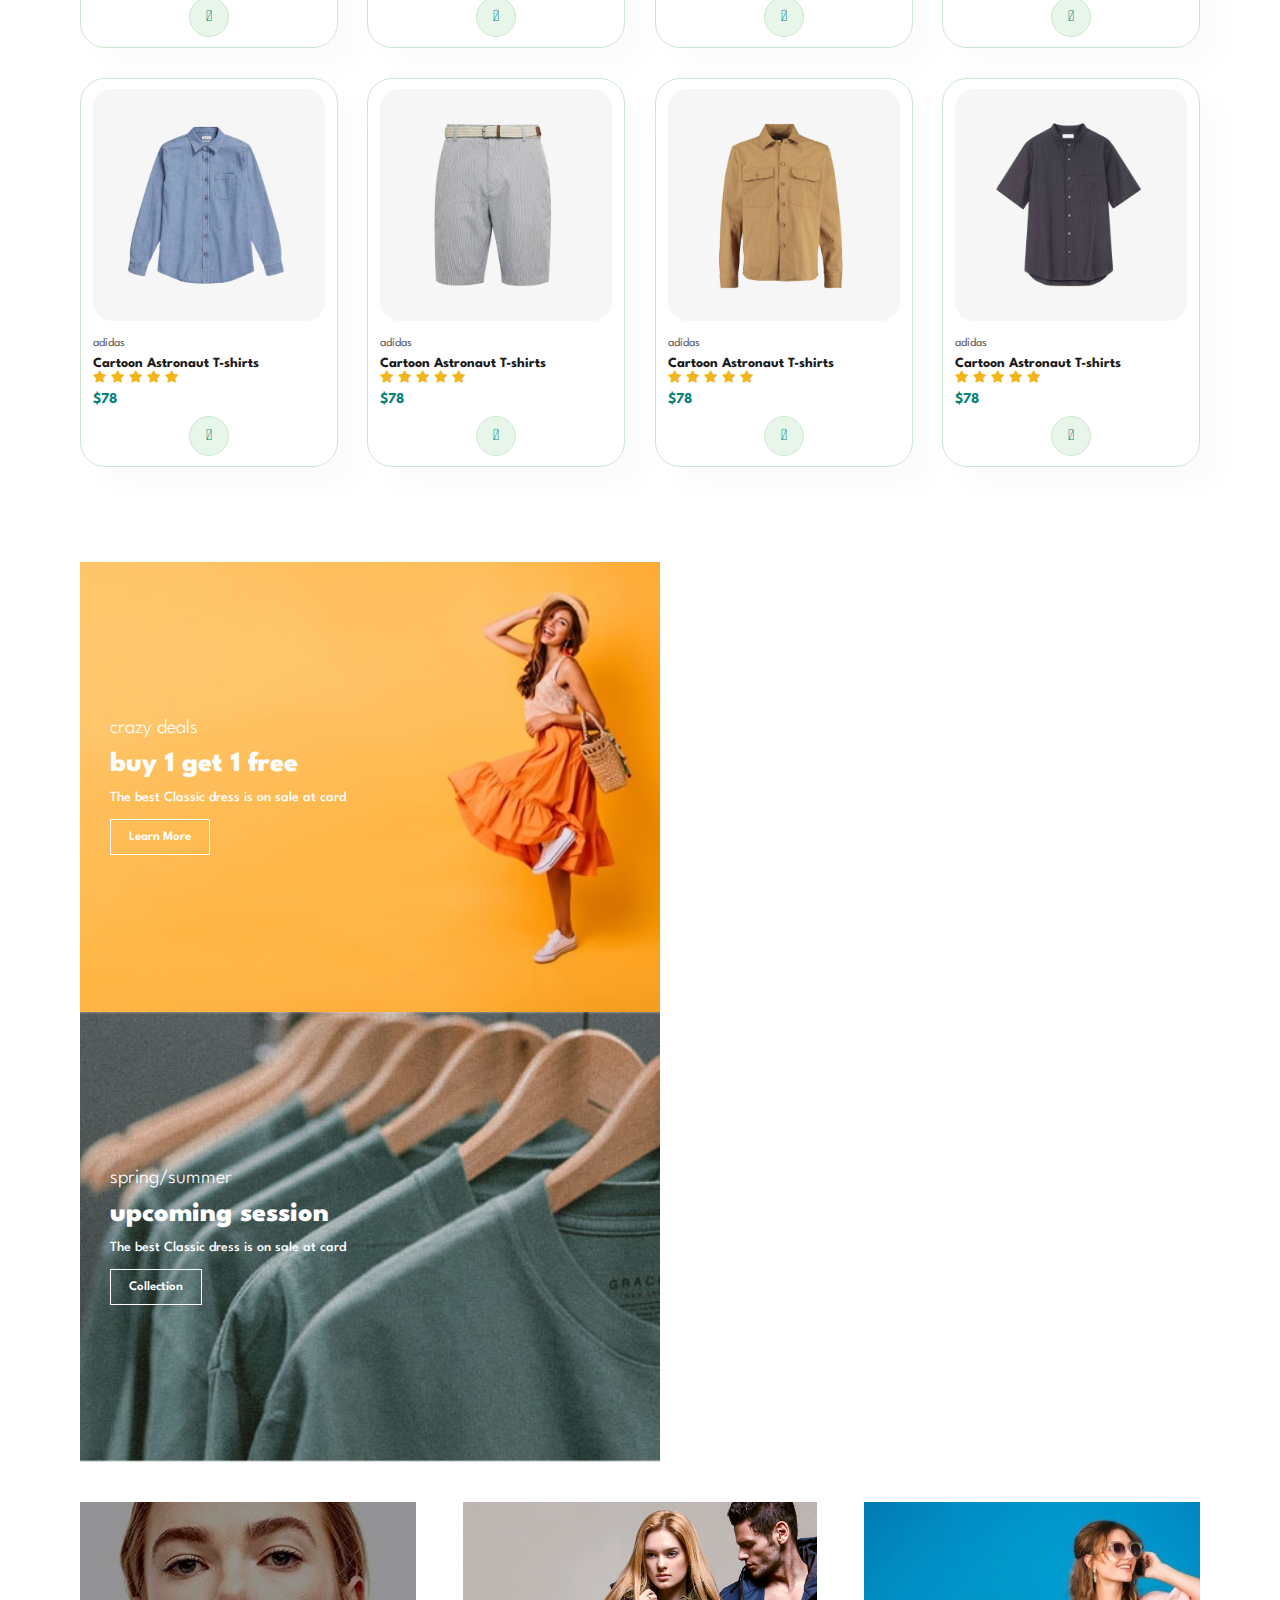
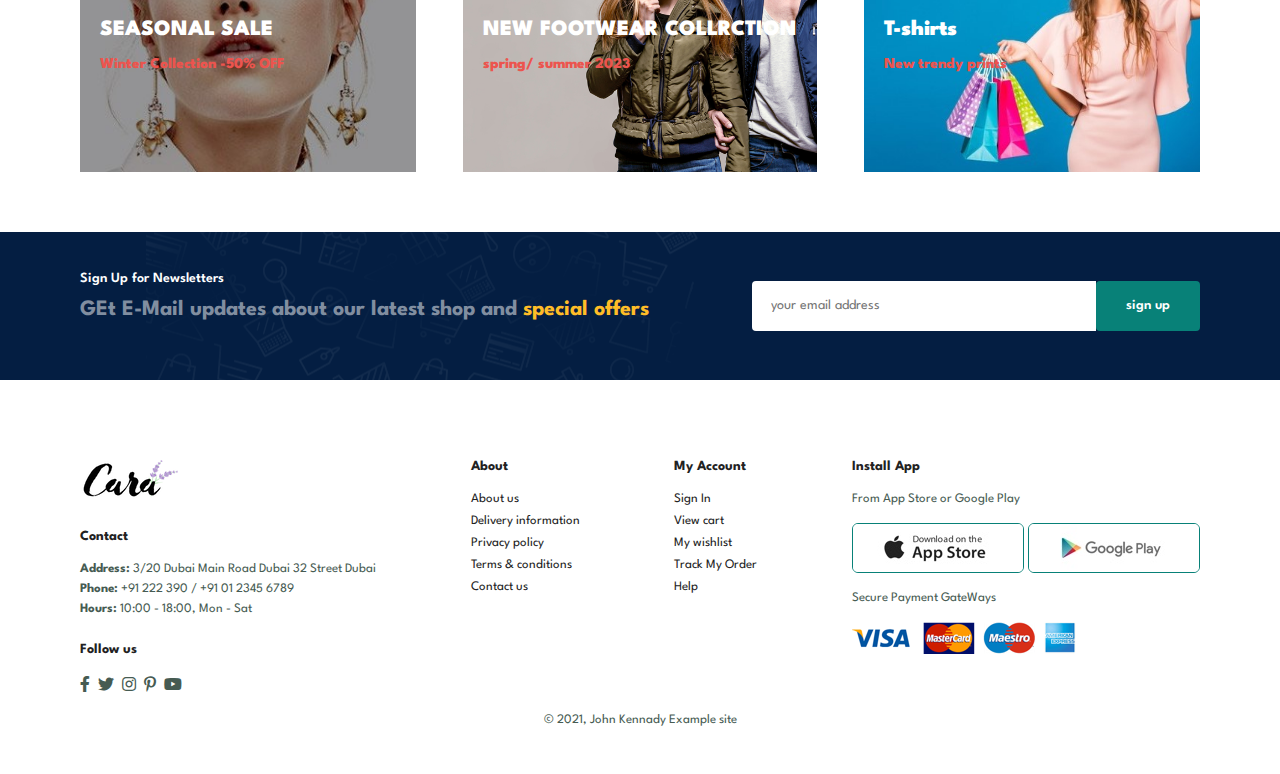
==== commit 560e71aa: "iphone x response" ====
--- a/index.html
+++ b/index.html
@@ -26,8 +26,7 @@
                    </ul>
             </div>
             <div id="mobile">
-                
-               <a href="cart.html"><i class="fal fa-shopping-bag"></i></a>
+               <a href="cart.html"><i class="fa fa-shopping-bag"></i></a>
                <i id="bar" class="fas fa-outdent"></i>
             </div>
         </section>
@@ -90,7 +89,7 @@
                         </div>
                         <h4>$78</h4>
                     </div>
-                    <a href="#"><i class="fal fa-shopping-cart cart"></i></a>
+                    <a href="#"><i class="fa fa-shopping-cart cart"></i></a>
                 </div>
                 <div class="pro">
                     <img src="img/products/f2.jpg" alt="">
@@ -106,7 +105,7 @@
                         </div>
                         <h4>$78</h4>
                     </div>
-                    <a href="#"><i class="fal fa-shopping-cart cart"></i></a>
+                    <a href="#"><i class="fa fa-shopping-cart cart"></i></a>
                 </div>
                 <div class="pro">
                     <img src="img/products/f3.jpg" alt="">
@@ -122,7 +121,7 @@
                         </div>
                         <h4>$78</h4>
                     </div>
-                    <a href="#"><i class="fal fa-shopping-cart cart"></i></a>
+                    <a href="#"><i class="fa fa-shopping-cart cart"></i></a>
                 </div>
                 <div class="pro">
                     <img src="img/products/f4.jpg" alt="">
@@ -138,7 +137,7 @@
                         </div>
                         <h4>$78</h4>
                     </div>
-                    <a href="#"><i class="fal fa-shopping-cart cart"></i></a>
+                    <a href="#"><i class="fa fa-shopping-cart cart"></i></a>
                 </div>
                 <div class="pro">
                     <img src="img/products/f5.jpg" alt="">
@@ -154,7 +153,7 @@
                         </div>
                         <h4>$78</h4>
                     </div>
-                    <a href="#"><i class="fal fa-shopping-cart cart"></i></a>
+                    <a href="#"><i class="fa fa-shopping-cart cart"></i></a>
                 </div>
                 <div class="pro">
                     <img src="img/products/f6.jpg" alt="">
@@ -170,7 +169,7 @@
                         </div>
                         <h4>$78</h4>
                     </div>
-                    <a href="#"><i class="fal fa-shopping-cart cart"></i></a>
+                    <a href="#"><i class="fa fa-shopping-cart cart"></i></a>
                 </div>
                 <div class="pro">
                     <img src="img/products/f7.jpg" alt="">
@@ -186,7 +185,7 @@
                         </div>
                         <h4>$78</h4>
                     </div>
-                    <a href="#"><i class="fal fa-shopping-cart cart"></i></a>
+                    <a href="#"><i class="fa fa-shopping-cart cart"></i></a>
                 </div>
                 <div class="pro">
                     <img src="img/products/f8.jpg" alt="">
@@ -202,7 +201,7 @@
                         </div>
                         <h4>$78</h4>
                     </div>
-                    <a href="#"><i class="fal fa-shopping-cart cart"></i></a>
+                    <a href="#"><i class="fa fa-shopping-cart cart"></i></a>
                 </div>
             </div>
         </section>
--- a/style.css
+++ b/style.css
@@ -132,6 +132,9 @@
   display: none;
   align-items: center;
 }
+#close{
+  display: none;
+}
 
 /* home Page */
 #hero{
@@ -504,6 +507,9 @@
 /*  Start Media Query */
 
 @media (max-width:799px){
+  .section-p1 {
+    padding: 40px 40px;
+  }
   #navbar {
     display: flex;
     flex-direction: column;
@@ -536,6 +542,7 @@
     padding: 20px;
   }
   #close{
+    display: initial;
     position: absolute;
     top: 30px;
     left:30px;
@@ -543,4 +550,118 @@
     font-size :24px ;
 
   }
+  #lg-bag{
+    display: none;
+  }
+
+  #hero {
+    height: 70vh;
+    padding: 0 80px;
+    background-position: top 30% right 30%;
+
+  }
+  #feature {
+   
+    justify-content: center;
+   
+  }
+
+  #feature .fe-box {
+    margin: 15px 15px;
+  }
+  #product1 .pro-container {
+    justify-content: center;
+  }
+  #product1 .pro {
+    margin: 15px ;
+  }
+  #banner {
+    height: 20vh;
+
+  }
+  #sm-banner .banner-box {
+    
+    min-width: 100%;
+    height: 30vh;
+  }
+  #banner3 {
+   
+    padding: 0 40px;
+  }
+  #banner3 .banner-box {
+    width: 28%;
+
+  }
+  #newsletter .form {
+    width: 70%;
+
+  }
+  
+}
+
+@media (max-width: 477px ){
+  .section-p1 {
+    padding: 20px; 
+  }
+  #header {
+    padding: 10px 30px;
+  }
+  h1 {
+    font-size: 38px;
+    
+  }
+  h2 {
+    font-size: 32px;
+
+  }
+  #hero {
+    padding: 0 20px;
+    background-position: 55%;
+
+  }
+  #feature {
+    justify-content: space-between;
+
+  }
+  #feature .fe-box {
+    width: 155px;
+    margin: 0 0 15px 0;
+
+  }
+  #product1 .pro {
+    width: 100%;
+
+  }
+  #banner {
+   height: 40vh;
+   }
+   #sm-banner .banner-box {
+    height: 40vh;
+
+  }
+  #sm-banner .banner-box2 {
+    margin-top: 20px;
+
+  }
+  #banner3 {
+    padding: 0 20px;
+
+  }
+  #newsletter {
+    padding: 40px 20px;
+
+  }
+  #banner3 .banner-box {
+    width: 100%;
+
+  }
+  #newsletter .form {
+    width: 100%;
+
+  }
+  footer .copyright {
+    text-align: start;
+}
+ 
+
 }